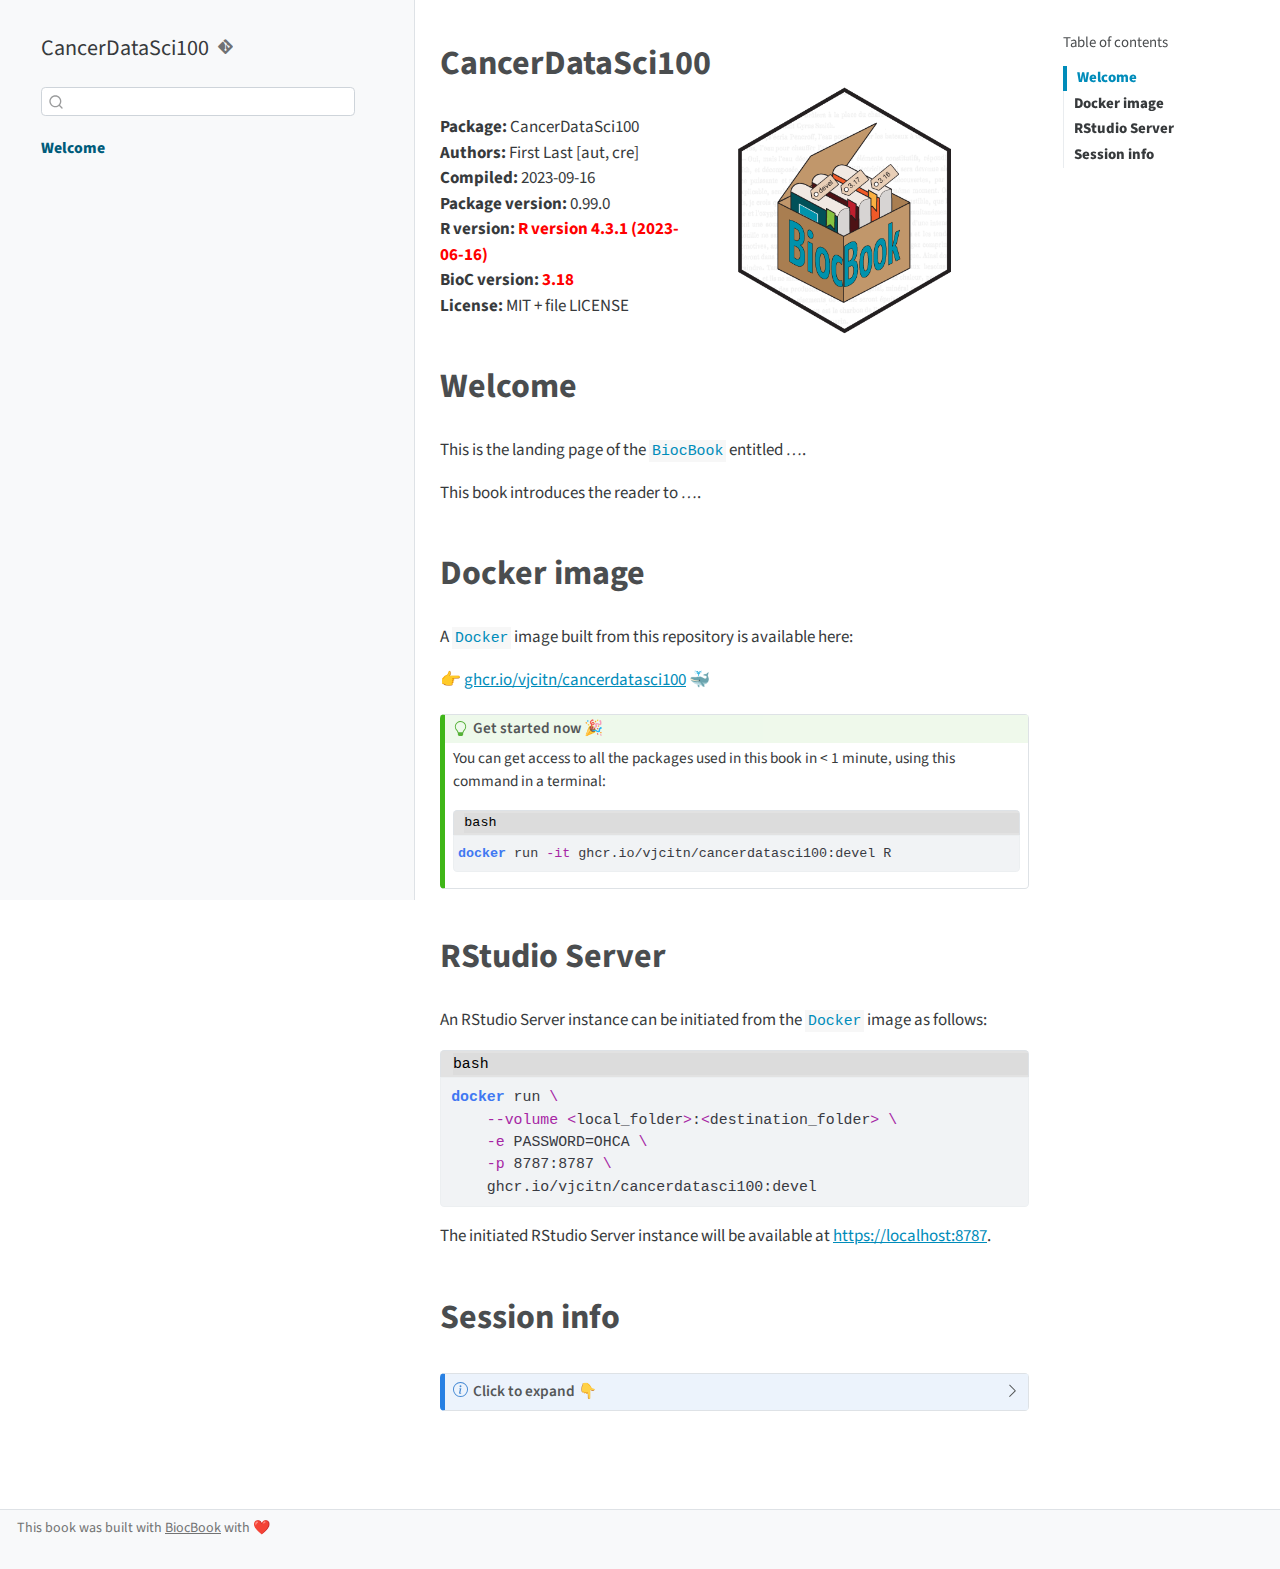
==== docs/devel/index.html @ 88f9913d "Deploying to gh-pages from @ vjcitn/CancerDataSci100@e9e19eba71e7811be73e4d874fac03414afd95e0 🚀" ====
<!DOCTYPE html>
<html xmlns="http://www.w3.org/1999/xhtml" lang="en" xml:lang="en"><head>
<meta http-equiv="Content-Type" content="text/html; charset=UTF-8">
<meta charset="utf-8">
<meta name="generator" content="quarto-1.3.353">
<meta name="viewport" content="width=device-width, initial-scale=1.0, user-scalable=yes">
<title>CancerDataSci100</title>
<style>
code{white-space: pre-wrap;}
span.smallcaps{font-variant: small-caps;}
div.columns{display: flex; gap: min(4vw, 1.5em);}
div.column{flex: auto; overflow-x: auto;}
div.hanging-indent{margin-left: 1.5em; text-indent: -1.5em;}
ul.task-list{list-style: none;}
ul.task-list li input[type="checkbox"] {
  width: 0.8em;
  margin: 0 0.8em 0.2em -1em; /* quarto-specific, see https://github.com/quarto-dev/quarto-cli/issues/4556 */ 
  vertical-align: middle;
}
/* CSS for syntax highlighting */
pre > code.sourceCode { white-space: pre; position: relative; }
pre > code.sourceCode > span { display: inline-block; line-height: 1.25; }
pre > code.sourceCode > span:empty { height: 1.2em; }
.sourceCode { overflow: visible; }
code.sourceCode > span { color: inherit; text-decoration: inherit; }
div.sourceCode { margin: 1em 0; }
pre.sourceCode { margin: 0; }
@media screen {
div.sourceCode { overflow: auto; }
}
@media print {
pre > code.sourceCode { white-space: pre-wrap; }
pre > code.sourceCode > span { text-indent: -5em; padding-left: 5em; }
}
pre.numberSource code
  { counter-reset: source-line 0; }
pre.numberSource code > span
  { position: relative; left: -4em; counter-increment: source-line; }
pre.numberSource code > span > a:first-child::before
  { content: counter(source-line);
    position: relative; left: -1em; text-align: right; vertical-align: baseline;
    border: none; display: inline-block;
    -webkit-touch-callout: none; -webkit-user-select: none;
    -khtml-user-select: none; -moz-user-select: none;
    -ms-user-select: none; user-select: none;
    padding: 0 4px; width: 4em;
  }
pre.numberSource { margin-left: 3em;  padding-left: 4px; }
div.sourceCode
  {   }
@media screen {
pre > code.sourceCode > span > a:first-child::before { text-decoration: underline; }
}
</style>

<script src="site_libs/quarto-nav/quarto-nav.js"></script>
<script src="site_libs/quarto-nav/headroom.min.js"></script>
<script src="site_libs/clipboard/clipboard.min.js"></script>
<script src="site_libs/quarto-search/autocomplete.umd.js"></script>
<script src="site_libs/quarto-search/fuse.min.js"></script>
<script src="site_libs/quarto-search/quarto-search.js"></script>
<meta name="quarto:offset" content="./">
<link href="./assets/favicon.png" rel="icon" type="image/png">
<script src="site_libs/quarto-html/quarto.js"></script>
<script src="site_libs/quarto-html/popper.min.js"></script>
<script src="site_libs/quarto-html/tippy.umd.min.js"></script>
<script src="site_libs/quarto-html/anchor.min.js"></script>
<link href="site_libs/quarto-html/tippy.css" rel="stylesheet">
<link href="site_libs/quarto-html/quarto-syntax-highlighting.css" rel="stylesheet" id="quarto-text-highlighting-styles">
<script src="site_libs/bootstrap/bootstrap.min.js"></script>
<link href="site_libs/bootstrap/bootstrap-icons.css" rel="stylesheet">
<link href="site_libs/bootstrap/bootstrap.min.css" rel="stylesheet" id="quarto-bootstrap" data-mode="light"><script id="quarto-search-options" type="application/json">{
  "location": "sidebar",
  "copy-button": false,
  "collapse-after": 3,
  "panel-placement": "start",
  "type": "textbox",
  "limit": 20,
  "language": {
    "search-no-results-text": "No results",
    "search-matching-documents-text": "matching documents",
    "search-copy-link-title": "Copy link to search",
    "search-hide-matches-text": "Hide additional matches",
    "search-more-match-text": "more match in this document",
    "search-more-matches-text": "more matches in this document",
    "search-clear-button-title": "Clear",
    "search-detached-cancel-button-title": "Cancel",
    "search-submit-button-title": "Submit"
  }
}</script>
</head>
<body class="nav-sidebar docked">

<div id="quarto-search-results"></div>
  <header id="quarto-header" class="headroom fixed-top"><nav class="quarto-secondary-nav"><div class="container-fluid d-flex">
      <button type="button" class="quarto-btn-toggle btn" data-bs-toggle="collapse" data-bs-target="#quarto-sidebar,#quarto-sidebar-glass" aria-controls="quarto-sidebar" aria-expanded="false" aria-label="Toggle sidebar navigation" onclick="if (window.quartoToggleHeadroom) { window.quartoToggleHeadroom(); }">
        <i class="bi bi-layout-text-sidebar-reverse"></i>
      </button>
      <nav class="quarto-page-breadcrumbs" aria-label="breadcrumb"><ol class="breadcrumb"><li class="breadcrumb-item"><a href="./index.html">Welcome</a></li></ol></nav>
      <a class="flex-grow-1" role="button" data-bs-toggle="collapse" data-bs-target="#quarto-sidebar,#quarto-sidebar-glass" aria-controls="quarto-sidebar" aria-expanded="false" aria-label="Toggle sidebar navigation" onclick="if (window.quartoToggleHeadroom) { window.quartoToggleHeadroom(); }">      
      </a>
      <button type="button" class="btn quarto-search-button" aria-label="Search" onclick="window.quartoOpenSearch();">
        <i class="bi bi-search"></i>
      </button>
    </div>
  </nav></header><!-- content --><div id="quarto-content" class="quarto-container page-columns page-rows-contents page-layout-article">
<!-- sidebar -->
  <nav id="quarto-sidebar" class="sidebar collapse collapse-horizontal sidebar-navigation docked overflow-auto"><div class="pt-lg-2 mt-2 text-left sidebar-header">
    <div class="sidebar-title mb-0 py-0">
      <a href="./">CancerDataSci100</a> 
        <div class="sidebar-tools-main">
    <div class="dropdown">
      <a href="" title="" id="quarto-navigation-tool-dropdown-0" class="quarto-navigation-tool dropdown-toggle px-1" data-bs-toggle="dropdown" aria-expanded="false" aria-label=""><i class="bi bi-git"></i></a>
      <ul class="dropdown-menu" aria-labelledby="quarto-navigation-tool-dropdown-0">
<li>
            <a class="dropdown-item sidebar-tools-main-item" href="https://github.com/vjcitn/CancerDataSci100/">
            Source Code
            </a>
          </li>
          <li>
            <a class="dropdown-item sidebar-tools-main-item" href="https://vjcitn.github.io/CancerDataSci100/devel/">
            Browse version `devel`
            </a>
          </li>
      </ul>
</div>
</div>
    </div>
      </div>
        <div class="mt-2 flex-shrink-0 align-items-center">
        <div class="sidebar-search">
        <div id="quarto-search" class="" title="Search"></div>
        </div>
        </div>
    <div class="sidebar-menu-container"> 
    <ul class="list-unstyled mt-1">
<li class="sidebar-item">
  <div class="sidebar-item-container"> 
  <a href="./index.html" class="sidebar-item-text sidebar-link active">
 <span class="menu-text">Welcome</span></a>
  </div>
</li>
    </ul>
</div>
</nav><div id="quarto-sidebar-glass" data-bs-toggle="collapse" data-bs-target="#quarto-sidebar,#quarto-sidebar-glass"></div>
<!-- margin-sidebar -->
    <div id="quarto-margin-sidebar" class="sidebar margin-sidebar">
        <nav id="TOC" role="doc-toc" class="toc-active"><h2 id="toc-title">Table of contents</h2>
   
  <ul>
<li><a href="#welcome" id="toc-welcome" class="nav-link active" data-scroll-target="#welcome">Welcome</a></li>
  <li><a href="#docker-image" id="toc-docker-image" class="nav-link" data-scroll-target="#docker-image">Docker image</a></li>
  <li><a href="#rstudio-server" id="toc-rstudio-server" class="nav-link" data-scroll-target="#rstudio-server">RStudio Server</a></li>
  <li><a href="#session-info" id="toc-session-info" class="nav-link" data-scroll-target="#session-info">Session info</a></li>
  </ul></nav>
    </div>
<!-- main -->
<main class="content" id="quarto-document-content"><header id="title-block-header" class="quarto-title-block default"><div class="quarto-title">
<h1 class="title">CancerDataSci100</h1>
</div>



<div class="quarto-title-meta">

    
  
    
  </div>
  

</header><p><img src="assets/cover.png" title="CancerDataSci100" class="quarto-cover-image img-fluid"></p>
<p><strong>Package:</strong> CancerDataSci100<br><strong>Authors:</strong> First Last [aut, cre]<br><strong>Compiled:</strong> 2023-09-16<br><strong>Package version:</strong> 0.99.0<br><strong>R version:</strong> <b style="color:red;">R version 4.3.1 (2023-06-16)</b><br><strong>BioC version:</strong> <b style="color:red;">3.18</b><br><strong>License:</strong> MIT + file LICENSE<br></p>
<section id="welcome" class="level1 unnumbered"><h1 class="unnumbered">Welcome</h1>
<p>This is the landing page of the <code>BiocBook</code> entitled <em>…</em>.</p>
<p>This book introduces the reader to <em>…</em>.</p>
</section><section id="docker-image" class="level1 unnumbered"><h1 class="unnumbered">Docker image</h1>
<p>A <code>Docker</code> image built from this repository is available here:</p>
<p>👉 <a href="https://ghcr.io/vjcitn/cancerdatasci100">ghcr.io/vjcitn/cancerdatasci100</a> 🐳</p>
<div class="callout callout-style-default callout-tip callout-titled">
<div class="callout-header d-flex align-content-center">
<div class="callout-icon-container">
<i class="callout-icon"></i>
</div>
<div class="callout-title-container flex-fill">
Get started now 🎉
</div>
</div>
<div class="callout-body-container callout-body">
<p>You can get access to all the packages used in this book in &lt; 1 minute, using this command in a terminal:</p>
<div class="cell" data-layout-align="center">
<div class="code-with-filename">
<div class="code-with-filename-file">
<pre><strong>bash</strong></pre>
</div>
<div class="sourceCode cell-code" id="cb1"><pre class="sourceCode sh code-with-copy"><code class="sourceCode bash"><span id="cb1-1"><a href="#cb1-1" aria-hidden="true" tabindex="-1"></a><span class="ex">docker</span> run <span class="at">-it</span> ghcr.io/vjcitn/cancerdatasci100:devel R</span></code><button title="Copy to Clipboard" class="code-copy-button"><i class="bi"></i></button></pre></div>
</div>
</div>
</div>
</div>
</section><section id="rstudio-server" class="level1 unnumbered"><h1 class="unnumbered">RStudio Server</h1>
<p>An RStudio Server instance can be initiated from the <code>Docker</code> image as follows:</p>
<div class="cell" data-layout-align="center">
<div class="code-with-filename">
<div class="code-with-filename-file">
<pre><strong>bash</strong></pre>
</div>
<div class="sourceCode cell-code" id="cb2"><pre class="sourceCode sh code-with-copy"><code class="sourceCode bash"><span id="cb2-1"><a href="#cb2-1" aria-hidden="true" tabindex="-1"></a><span class="ex">docker</span> run <span class="dt">\</span></span>
<span id="cb2-2"><a href="#cb2-2" aria-hidden="true" tabindex="-1"></a>    <span class="at">--volume</span> <span class="op">&lt;</span>local_folder<span class="op">&gt;</span>:<span class="op">&lt;</span>destination_folder<span class="op">&gt;</span> <span class="dt">\</span></span>
<span id="cb2-3"><a href="#cb2-3" aria-hidden="true" tabindex="-1"></a>    <span class="at">-e</span> PASSWORD=OHCA <span class="dt">\</span></span>
<span id="cb2-4"><a href="#cb2-4" aria-hidden="true" tabindex="-1"></a>    <span class="at">-p</span> 8787:8787 <span class="dt">\</span></span>
<span id="cb2-5"><a href="#cb2-5" aria-hidden="true" tabindex="-1"></a>    ghcr.io/vjcitn/cancerdatasci100:devel</span></code><button title="Copy to Clipboard" class="code-copy-button"><i class="bi"></i></button></pre></div>
</div>
</div>
<p>The initiated RStudio Server instance will be available at <a href="https://localhost:8787">https://localhost:8787</a>.</p>
<!-- 
# System dependencies and conda 

A pre-configured `micromamba` environment called `BiocBook` is available 
once the Docker image is loaded. It provides all the softwares listed in 
`requirements.yml`. 


::: {.cell layout-align="center" filename='bash'}

```{.sh .cell-code}
docker run -it ghcr.io/vjcitn/cancerdatasci100:devel bash
micromamba activate BiocBook
```
:::

-->
</section><section id="session-info" class="level1 unnumbered"><h1 class="unnumbered">Session info</h1>
<div class="callout callout-style-default callout-note callout-titled">
<div class="callout-header d-flex align-content-center" data-bs-toggle="collapse" data-bs-target=".callout-2-contents" aria-controls="callout-2" aria-expanded="false" aria-label="Toggle callout">
<div class="callout-icon-container">
<i class="callout-icon"></i>
</div>
<div class="callout-title-container flex-fill">
Click to expand 👇
</div>
<div class="callout-btn-toggle d-inline-block border-0 py-1 ps-1 pe-0 float-end"><i class="callout-toggle"></i></div>
</div>
<div id="callout-2" class="callout-2-contents callout-collapse collapse">
<div class="callout-body-container callout-body">
<div class="cell" data-layout-align="center">
<div class="sourceCode" id="cb3"><pre class="downlit sourceCode r code-with-copy"><code class="sourceCode R"><span><span class="fu">sessioninfo</span><span class="fu">::</span><span class="fu"><a href="https://r-lib.github.io/sessioninfo/reference/session_info.html">session_info</a></span><span class="op">(</span></span>
<span>    <span class="fu"><a href="https://rdrr.io/r/utils/installed.packages.html">installed.packages</a></span><span class="op">(</span><span class="op">)</span><span class="op">[</span>,<span class="st">"Package"</span><span class="op">]</span>, </span>
<span>    include_base <span class="op">=</span> <span class="cn">TRUE</span></span>
<span><span class="op">)</span></span>
<span><span class="co">##  ─ Session info ────────────────────────────────────────────────────────────</span></span>
<span><span class="co">##   setting  value</span></span>
<span><span class="co">##   version  R version 4.3.1 (2023-06-16)</span></span>
<span><span class="co">##   os       Ubuntu 22.04.3 LTS</span></span>
<span><span class="co">##   system   x86_64, linux-gnu</span></span>
<span><span class="co">##   ui       X11</span></span>
<span><span class="co">##   language (EN)</span></span>
<span><span class="co">##   collate  C</span></span>
<span><span class="co">##   ctype    en_US.UTF-8</span></span>
<span><span class="co">##   tz       Etc/UTC</span></span>
<span><span class="co">##   date     2023-09-16</span></span>
<span><span class="co">##   pandoc   3.1.1 @ /usr/local/bin/ (via rmarkdown)</span></span>
<span><span class="co">##  </span></span>
<span><span class="co">##  ─ Packages ────────────────────────────────────────────────────────────────</span></span>
<span><span class="co">##   package          * version   date (UTC) lib source</span></span>
<span><span class="co">##   askpass            1.2.0     2023-09-03 [2] CRAN (R 4.3.1)</span></span>
<span><span class="co">##   available          1.1.0     2022-07-10 [2] CRAN (R 4.3.1)</span></span>
<span><span class="co">##   base             * 4.3.1     2023-09-14 [3] local</span></span>
<span><span class="co">##   base64enc          0.1-3     2015-07-28 [2] CRAN (R 4.3.1)</span></span>
<span><span class="co">##   BH                 1.81.0-1  2023-01-22 [2] CRAN (R 4.3.1)</span></span>
<span><span class="co">##   Biobase            2.61.0    2023-04-25 [2] Bioconductor</span></span>
<span><span class="co">##   BiocBaseUtils      1.3.2     2023-07-18 [2] Bioconductor</span></span>
<span><span class="co">##   BiocBook           0.99.3    2023-09-16 [2] Github (js2264/BiocBook@e30b310)</span></span>
<span><span class="co">##   BiocCheck          1.37.14   2023-09-14 [2] Bioconductor</span></span>
<span><span class="co">##   BiocFileCache      2.9.1     2023-07-12 [2] Bioconductor</span></span>
<span><span class="co">##   BiocGenerics       0.47.0    2023-04-25 [2] Bioconductor</span></span>
<span><span class="co">##   BiocManager        1.30.22   2023-08-08 [2] CRAN (R 4.3.1)</span></span>
<span><span class="co">##   BiocStyle          2.29.2    2023-09-14 [2] Bioconductor</span></span>
<span><span class="co">##   BiocVersion        3.18.0    2023-04-25 [2] Bioconductor</span></span>
<span><span class="co">##   biocViews          1.69.2    2023-08-25 [2] Bioconductor</span></span>
<span><span class="co">##   bit                4.0.5     2022-11-15 [2] CRAN (R 4.3.1)</span></span>
<span><span class="co">##   bit64              4.0.5     2020-08-30 [2] CRAN (R 4.3.1)</span></span>
<span><span class="co">##   bitops             1.0-7     2021-04-24 [2] CRAN (R 4.3.1)</span></span>
<span><span class="co">##   blob               1.2.4     2023-03-17 [2] CRAN (R 4.3.1)</span></span>
<span><span class="co">##   bookdown           0.35      2023-08-09 [2] CRAN (R 4.3.1)</span></span>
<span><span class="co">##   boot               1.3-28.1  2022-11-22 [3] CRAN (R 4.3.1)</span></span>
<span><span class="co">##   brew               1.0-8     2022-09-29 [2] CRAN (R 4.3.1)</span></span>
<span><span class="co">##   brio               1.1.3     2021-11-30 [2] CRAN (R 4.3.1)</span></span>
<span><span class="co">##   bslib              0.5.1     2023-08-11 [2] CRAN (R 4.3.1)</span></span>
<span><span class="co">##   cachem             1.0.8     2023-05-01 [2] CRAN (R 4.3.1)</span></span>
<span><span class="co">##   callr              3.7.3     2022-11-02 [2] CRAN (R 4.3.1)</span></span>
<span><span class="co">##   CancerDataSci100   0.99.0    2023-09-16 [1] Bioconductor</span></span>
<span><span class="co">##   class              7.3-22    2023-05-03 [3] CRAN (R 4.3.1)</span></span>
<span><span class="co">##   cli                3.6.1     2023-03-23 [2] CRAN (R 4.3.1)</span></span>
<span><span class="co">##   clipr              0.8.0     2022-02-22 [2] CRAN (R 4.3.1)</span></span>
<span><span class="co">##   clisymbols         1.2.0     2017-05-21 [2] CRAN (R 4.3.1)</span></span>
<span><span class="co">##   cluster            2.1.4     2022-08-22 [3] CRAN (R 4.3.1)</span></span>
<span><span class="co">##   codetools          0.2-19    2023-02-01 [3] CRAN (R 4.3.1)</span></span>
<span><span class="co">##   commonmark         1.9.0     2023-03-17 [2] CRAN (R 4.3.1)</span></span>
<span><span class="co">##   compiler           4.3.1     2023-09-14 [3] local</span></span>
<span><span class="co">##   cpp11              0.4.6     2023-08-10 [2] CRAN (R 4.3.1)</span></span>
<span><span class="co">##   crayon             1.5.2     2022-09-29 [2] CRAN (R 4.3.1)</span></span>
<span><span class="co">##   credentials        2.0.1     2023-09-06 [2] CRAN (R 4.3.1)</span></span>
<span><span class="co">##   curl               5.0.2     2023-08-14 [2] CRAN (R 4.3.1)</span></span>
<span><span class="co">##   datasets         * 4.3.1     2023-09-14 [3] local</span></span>
<span><span class="co">##   DBI                1.1.3     2022-06-18 [2] CRAN (R 4.3.1)</span></span>
<span><span class="co">##   dbplyr             2.3.3     2023-07-07 [2] CRAN (R 4.3.1)</span></span>
<span><span class="co">##   desc               1.4.2     2022-09-08 [2] CRAN (R 4.3.1)</span></span>
<span><span class="co">##   devtools           2.4.5     2022-10-11 [2] CRAN (R 4.3.1)</span></span>
<span><span class="co">##   diffobj            0.3.5     2021-10-05 [2] CRAN (R 4.3.1)</span></span>
<span><span class="co">##   digest             0.6.33    2023-07-07 [2] CRAN (R 4.3.1)</span></span>
<span><span class="co">##   docopt             0.7.1     2020-06-24 [2] CRAN (R 4.3.1)</span></span>
<span><span class="co">##   downlit            0.4.3     2023-06-29 [2] CRAN (R 4.3.1)</span></span>
<span><span class="co">##   dplyr              1.1.3     2023-09-03 [2] CRAN (R 4.3.1)</span></span>
<span><span class="co">##   ellipsis           0.3.2     2021-04-29 [2] CRAN (R 4.3.1)</span></span>
<span><span class="co">##   evaluate           0.21      2023-05-05 [2] CRAN (R 4.3.1)</span></span>
<span><span class="co">##   fansi              1.0.4     2023-01-22 [2] CRAN (R 4.3.1)</span></span>
<span><span class="co">##   fastmap            1.1.1     2023-02-24 [2] CRAN (R 4.3.1)</span></span>
<span><span class="co">##   filelock           1.0.2     2018-10-05 [2] CRAN (R 4.3.1)</span></span>
<span><span class="co">##   fontawesome        0.5.2     2023-08-19 [2] CRAN (R 4.3.1)</span></span>
<span><span class="co">##   foreign            0.8-85    2023-09-09 [2] CRAN (R 4.3.1)</span></span>
<span><span class="co">##   fs                 1.6.3     2023-07-20 [2] CRAN (R 4.3.1)</span></span>
<span><span class="co">##   generics           0.1.3     2022-07-05 [2] CRAN (R 4.3.1)</span></span>
<span><span class="co">##   gert               1.9.3     2023-08-07 [2] CRAN (R 4.3.1)</span></span>
<span><span class="co">##   gh                 1.4.0     2023-02-22 [2] CRAN (R 4.3.1)</span></span>
<span><span class="co">##   gitcreds           0.1.2     2022-09-08 [2] CRAN (R 4.3.1)</span></span>
<span><span class="co">##   glue               1.6.2     2022-02-24 [2] CRAN (R 4.3.1)</span></span>
<span><span class="co">##   graph              1.79.1    2023-09-10 [2] Bioconductor</span></span>
<span><span class="co">##   graphics         * 4.3.1     2023-09-14 [3] local</span></span>
<span><span class="co">##   grDevices        * 4.3.1     2023-09-14 [3] local</span></span>
<span><span class="co">##   grid               4.3.1     2023-09-14 [3] local</span></span>
<span><span class="co">##   highr              0.10      2022-12-22 [2] CRAN (R 4.3.1)</span></span>
<span><span class="co">##   htmltools          0.5.6     2023-08-10 [2] CRAN (R 4.3.1)</span></span>
<span><span class="co">##   htmlwidgets        1.6.2     2023-03-17 [2] CRAN (R 4.3.1)</span></span>
<span><span class="co">##   httpuv             1.6.11    2023-05-11 [2] CRAN (R 4.3.1)</span></span>
<span><span class="co">##   httr               1.4.7     2023-08-15 [2] CRAN (R 4.3.1)</span></span>
<span><span class="co">##   httr2              0.2.3     2023-05-08 [2] CRAN (R 4.3.1)</span></span>
<span><span class="co">##   ini                0.3.1     2018-05-20 [2] CRAN (R 4.3.1)</span></span>
<span><span class="co">##   janeaustenr        1.0.0     2022-08-26 [2] CRAN (R 4.3.1)</span></span>
<span><span class="co">##   jquerylib          0.1.4     2021-04-26 [2] CRAN (R 4.3.1)</span></span>
<span><span class="co">##   jsonlite           1.8.7     2023-06-29 [2] CRAN (R 4.3.1)</span></span>
<span><span class="co">##   KernSmooth         2.23-22   2023-07-10 [2] CRAN (R 4.3.1)</span></span>
<span><span class="co">##   knitr              1.44      2023-09-11 [2] CRAN (R 4.3.1)</span></span>
<span><span class="co">##   later              1.3.1     2023-05-02 [2] CRAN (R 4.3.1)</span></span>
<span><span class="co">##   lattice            0.21-8    2023-04-05 [3] CRAN (R 4.3.1)</span></span>
<span><span class="co">##   lifecycle          1.0.3     2022-10-07 [2] CRAN (R 4.3.1)</span></span>
<span><span class="co">##   littler            0.3.18    2023-03-26 [2] CRAN (R 4.3.1)</span></span>
<span><span class="co">##   magrittr           2.0.3     2022-03-30 [2] CRAN (R 4.3.1)</span></span>
<span><span class="co">##   MASS               7.3-60    2023-05-04 [3] CRAN (R 4.3.1)</span></span>
<span><span class="co">##   Matrix             1.6-1     2023-08-14 [2] CRAN (R 4.3.1)</span></span>
<span><span class="co">##   memoise            2.0.1     2021-11-26 [2] CRAN (R 4.3.1)</span></span>
<span><span class="co">##   methods          * 4.3.1     2023-09-14 [3] local</span></span>
<span><span class="co">##   mgcv               1.9-0     2023-07-11 [2] CRAN (R 4.3.1)</span></span>
<span><span class="co">##   mime               0.12      2021-09-28 [2] CRAN (R 4.3.1)</span></span>
<span><span class="co">##   miniUI             0.1.1.1   2018-05-18 [2] CRAN (R 4.3.1)</span></span>
<span><span class="co">##   nlme               3.1-163   2023-08-09 [2] CRAN (R 4.3.1)</span></span>
<span><span class="co">##   nnet               7.3-19    2023-05-03 [3] CRAN (R 4.3.1)</span></span>
<span><span class="co">##   openssl            2.1.0     2023-07-15 [2] CRAN (R 4.3.1)</span></span>
<span><span class="co">##   packrat            0.9.2     2023-09-05 [2] CRAN (R 4.3.1)</span></span>
<span><span class="co">##   parallel           4.3.1     2023-09-14 [3] local</span></span>
<span><span class="co">##   pillar             1.9.0     2023-03-22 [2] CRAN (R 4.3.1)</span></span>
<span><span class="co">##   pkgbuild           1.4.2     2023-06-26 [2] CRAN (R 4.3.1)</span></span>
<span><span class="co">##   pkgconfig          2.0.3     2019-09-22 [2] CRAN (R 4.3.1)</span></span>
<span><span class="co">##   pkgdown            2.0.7     2022-12-14 [2] CRAN (R 4.3.1)</span></span>
<span><span class="co">##   pkgload            1.3.2.1   2023-07-08 [2] CRAN (R 4.3.1)</span></span>
<span><span class="co">##   plogr              0.2.0     2018-03-25 [2] CRAN (R 4.3.1)</span></span>
<span><span class="co">##   praise             1.0.0     2015-08-11 [2] CRAN (R 4.3.1)</span></span>
<span><span class="co">##   prettyunits        1.1.1     2020-01-24 [2] CRAN (R 4.3.1)</span></span>
<span><span class="co">##   processx           3.8.2     2023-06-30 [2] CRAN (R 4.3.1)</span></span>
<span><span class="co">##   profvis            0.3.8     2023-05-02 [2] CRAN (R 4.3.1)</span></span>
<span><span class="co">##   promises           1.2.1     2023-08-10 [2] CRAN (R 4.3.1)</span></span>
<span><span class="co">##   ps                 1.7.5     2023-04-18 [2] CRAN (R 4.3.1)</span></span>
<span><span class="co">##   purrr              1.0.2     2023-08-10 [2] CRAN (R 4.3.1)</span></span>
<span><span class="co">##   quarto             1.2       2022-07-06 [2] CRAN (R 4.3.1)</span></span>
<span><span class="co">##   R6                 2.5.1     2021-08-19 [2] CRAN (R 4.3.1)</span></span>
<span><span class="co">##   ragg               1.2.5     2023-01-12 [2] CRAN (R 4.3.1)</span></span>
<span><span class="co">##   rappdirs           0.3.3     2021-01-31 [2] CRAN (R 4.3.1)</span></span>
<span><span class="co">##   RBGL               1.77.1    2023-05-15 [2] Bioconductor</span></span>
<span><span class="co">##   rcmdcheck          1.4.0     2021-09-27 [2] CRAN (R 4.3.1)</span></span>
<span><span class="co">##   Rcpp               1.0.11    2023-07-06 [2] CRAN (R 4.3.1)</span></span>
<span><span class="co">##   RCurl              1.98-1.12 2023-03-27 [2] CRAN (R 4.3.1)</span></span>
<span><span class="co">##   rematch2           2.1.2     2020-05-01 [2] CRAN (R 4.3.1)</span></span>
<span><span class="co">##   remotes            2.4.2.1   2023-07-18 [2] CRAN (R 4.3.1)</span></span>
<span><span class="co">##   renv               1.0.2     2023-08-15 [2] CRAN (R 4.3.1)</span></span>
<span><span class="co">##   rlang              1.1.1     2023-04-28 [2] CRAN (R 4.3.1)</span></span>
<span><span class="co">##   rmarkdown          2.24      2023-08-14 [2] CRAN (R 4.3.1)</span></span>
<span><span class="co">##   roxygen2           7.2.3     2022-12-08 [2] CRAN (R 4.3.1)</span></span>
<span><span class="co">##   rpart              4.1.19    2022-10-21 [3] CRAN (R 4.3.1)</span></span>
<span><span class="co">##   rprojroot          2.0.3     2022-04-02 [2] CRAN (R 4.3.1)</span></span>
<span><span class="co">##   rsconnect          1.1.0     2023-09-05 [2] CRAN (R 4.3.1)</span></span>
<span><span class="co">##   RSQLite            2.3.1     2023-04-03 [2] CRAN (R 4.3.1)</span></span>
<span><span class="co">##   rstudioapi         0.15.0    2023-07-07 [2] CRAN (R 4.3.1)</span></span>
<span><span class="co">##   RUnit              0.4.32    2018-05-18 [2] CRAN (R 4.3.1)</span></span>
<span><span class="co">##   rversions          2.1.2     2022-08-31 [2] CRAN (R 4.3.1)</span></span>
<span><span class="co">##   sass               0.4.7     2023-07-15 [2] CRAN (R 4.3.1)</span></span>
<span><span class="co">##   sessioninfo        1.2.2     2021-12-06 [2] CRAN (R 4.3.1)</span></span>
<span><span class="co">##   shiny              1.7.5     2023-08-12 [2] CRAN (R 4.3.1)</span></span>
<span><span class="co">##   SnowballC          0.7.1     2023-04-25 [2] CRAN (R 4.3.1)</span></span>
<span><span class="co">##   sourcetools        0.1.7-1   2023-02-01 [2] CRAN (R 4.3.1)</span></span>
<span><span class="co">##   spatial            7.3-17    2023-07-20 [2] CRAN (R 4.3.1)</span></span>
<span><span class="co">##   splines            4.3.1     2023-09-14 [3] local</span></span>
<span><span class="co">##   stats            * 4.3.1     2023-09-14 [3] local</span></span>
<span><span class="co">##   stats4             4.3.1     2023-09-14 [3] local</span></span>
<span><span class="co">##   stringdist         0.9.10    2022-11-07 [2] CRAN (R 4.3.1)</span></span>
<span><span class="co">##   stringi            1.7.12    2023-01-11 [2] CRAN (R 4.3.1)</span></span>
<span><span class="co">##   stringr            1.5.0     2022-12-02 [2] CRAN (R 4.3.1)</span></span>
<span><span class="co">##   survival           3.5-7     2023-08-14 [2] CRAN (R 4.3.1)</span></span>
<span><span class="co">##   sys                3.4.2     2023-05-23 [2] CRAN (R 4.3.1)</span></span>
<span><span class="co">##   systemfonts        1.0.4     2022-02-11 [2] CRAN (R 4.3.1)</span></span>
<span><span class="co">##   tcltk              4.3.1     2023-09-14 [3] local</span></span>
<span><span class="co">##   testthat           3.1.10    2023-07-06 [2] CRAN (R 4.3.1)</span></span>
<span><span class="co">##   textshaping        0.3.6     2021-10-13 [2] CRAN (R 4.3.1)</span></span>
<span><span class="co">##   tibble             3.2.1     2023-03-20 [2] CRAN (R 4.3.1)</span></span>
<span><span class="co">##   tidyr              1.3.0     2023-01-24 [2] CRAN (R 4.3.1)</span></span>
<span><span class="co">##   tidyselect         1.2.0     2022-10-10 [2] CRAN (R 4.3.1)</span></span>
<span><span class="co">##   tidytext           0.4.1     2023-01-07 [2] CRAN (R 4.3.1)</span></span>
<span><span class="co">##   tinytex            0.46      2023-08-09 [2] CRAN (R 4.3.1)</span></span>
<span><span class="co">##   tokenizers         0.3.0     2022-12-22 [2] CRAN (R 4.3.1)</span></span>
<span><span class="co">##   tools              4.3.1     2023-09-14 [3] local</span></span>
<span><span class="co">##   urlchecker         1.0.1     2021-11-30 [2] CRAN (R 4.3.1)</span></span>
<span><span class="co">##   usethis            2.2.2     2023-07-06 [2] CRAN (R 4.3.1)</span></span>
<span><span class="co">##   utf8               1.2.3     2023-01-31 [2] CRAN (R 4.3.1)</span></span>
<span><span class="co">##   utils            * 4.3.1     2023-09-14 [3] local</span></span>
<span><span class="co">##   vctrs              0.6.3     2023-06-14 [2] CRAN (R 4.3.1)</span></span>
<span><span class="co">##   waldo              0.5.1     2023-05-08 [2] CRAN (R 4.3.1)</span></span>
<span><span class="co">##   whisker            0.4.1     2022-12-05 [2] CRAN (R 4.3.1)</span></span>
<span><span class="co">##   withr              2.5.0     2022-03-03 [2] CRAN (R 4.3.1)</span></span>
<span><span class="co">##   xfun               0.40      2023-08-09 [2] CRAN (R 4.3.1)</span></span>
<span><span class="co">##   XML                3.99-0.14 2023-03-19 [2] CRAN (R 4.3.1)</span></span>
<span><span class="co">##   xml2               1.3.5     2023-07-06 [2] CRAN (R 4.3.1)</span></span>
<span><span class="co">##   xopen              1.0.0     2018-09-17 [2] CRAN (R 4.3.1)</span></span>
<span><span class="co">##   xtable             1.8-4     2019-04-21 [2] CRAN (R 4.3.1)</span></span>
<span><span class="co">##   yaml               2.3.7     2023-01-23 [2] CRAN (R 4.3.1)</span></span>
<span><span class="co">##   yesno              0.1.2     2020-07-10 [2] CRAN (R 4.3.1)</span></span>
<span><span class="co">##   zip                2.3.0     2023-04-17 [2] CRAN (R 4.3.1)</span></span>
<span><span class="co">##  </span></span>
<span><span class="co">##   [1] /tmp/Rtmp60ZWtq/Rinsta55137364</span></span>
<span><span class="co">##   [2] /usr/local/lib/R/site-library</span></span>
<span><span class="co">##   [3] /usr/local/lib/R/library</span></span>
<span><span class="co">##  </span></span>
<span><span class="co">##  ───────────────────────────────────────────────────────────────────────────</span></span></code><button title="Copy to Clipboard" class="code-copy-button"><i class="bi"></i></button></pre></div>
</div>
</div>
</div>
</div>


</section><a onclick="window.scrollTo(0, 0); return false;" role="button" id="quarto-back-to-top"><i class="bi bi-arrow-up"></i> Back to top</a></main><!-- /main --><script id="quarto-html-after-body" type="application/javascript">
window.document.addEventListener("DOMContentLoaded", function (event) {
  const toggleBodyColorMode = (bsSheetEl) => {
    const mode = bsSheetEl.getAttribute("data-mode");
    const bodyEl = window.document.querySelector("body");
    if (mode === "dark") {
      bodyEl.classList.add("quarto-dark");
      bodyEl.classList.remove("quarto-light");
    } else {
      bodyEl.classList.add("quarto-light");
      bodyEl.classList.remove("quarto-dark");
    }
  }
  const toggleBodyColorPrimary = () => {
    const bsSheetEl = window.document.querySelector("link#quarto-bootstrap");
    if (bsSheetEl) {
      toggleBodyColorMode(bsSheetEl);
    }
  }
  toggleBodyColorPrimary();  
  const icon = "";
  const anchorJS = new window.AnchorJS();
  anchorJS.options = {
    placement: 'right',
    icon: icon
  };
  anchorJS.add('.anchored');
  const isCodeAnnotation = (el) => {
    for (const clz of el.classList) {
      if (clz.startsWith('code-annotation-')) {                     
        return true;
      }
    }
    return false;
  }
  const clipboard = new window.ClipboardJS('.code-copy-button', {
    text: function(trigger) {
      const codeEl = trigger.previousElementSibling.cloneNode(true);
      for (const childEl of codeEl.children) {
        if (isCodeAnnotation(childEl)) {
          childEl.remove();
        }
      }
      return codeEl.innerText;
    }
  });
  clipboard.on('success', function(e) {
    // button target
    const button = e.trigger;
    // don't keep focus
    button.blur();
    // flash "checked"
    button.classList.add('code-copy-button-checked');
    var currentTitle = button.getAttribute("title");
    button.setAttribute("title", "Copied!");
    let tooltip;
    if (window.bootstrap) {
      button.setAttribute("data-bs-toggle", "tooltip");
      button.setAttribute("data-bs-placement", "left");
      button.setAttribute("data-bs-title", "Copied!");
      tooltip = new bootstrap.Tooltip(button, 
        { trigger: "manual", 
          customClass: "code-copy-button-tooltip",
          offset: [0, -8]});
      tooltip.show();    
    }
    setTimeout(function() {
      if (tooltip) {
        tooltip.hide();
        button.removeAttribute("data-bs-title");
        button.removeAttribute("data-bs-toggle");
        button.removeAttribute("data-bs-placement");
      }
      button.setAttribute("title", currentTitle);
      button.classList.remove('code-copy-button-checked');
    }, 1000);
    // clear code selection
    e.clearSelection();
  });
  function tippyHover(el, contentFn) {
    const config = {
      allowHTML: true,
      content: contentFn,
      maxWidth: 500,
      delay: 100,
      arrow: false,
      appendTo: function(el) {
          return el.parentElement;
      },
      interactive: true,
      interactiveBorder: 10,
      theme: 'quarto',
      placement: 'bottom-start'
    };
    window.tippy(el, config); 
  }
  const noterefs = window.document.querySelectorAll('a[role="doc-noteref"]');
  for (var i=0; i<noterefs.length; i++) {
    const ref = noterefs[i];
    tippyHover(ref, function() {
      // use id or data attribute instead here
      let href = ref.getAttribute('data-footnote-href') || ref.getAttribute('href');
      try { href = new URL(href).hash; } catch {}
      const id = href.replace(/^#\/?/, "");
      const note = window.document.getElementById(id);
      return note.innerHTML;
    });
  }
      let selectedAnnoteEl;
      const selectorForAnnotation = ( cell, annotation) => {
        let cellAttr = 'data-code-cell="' + cell + '"';
        let lineAttr = 'data-code-annotation="' +  annotation + '"';
        const selector = 'span[' + cellAttr + '][' + lineAttr + ']';
        return selector;
      }
      const selectCodeLines = (annoteEl) => {
        const doc = window.document;
        const targetCell = annoteEl.getAttribute("data-target-cell");
        const targetAnnotation = annoteEl.getAttribute("data-target-annotation");
        const annoteSpan = window.document.querySelector(selectorForAnnotation(targetCell, targetAnnotation));
        const lines = annoteSpan.getAttribute("data-code-lines").split(",");
        const lineIds = lines.map((line) => {
          return targetCell + "-" + line;
        })
        let top = null;
        let height = null;
        let parent = null;
        if (lineIds.length > 0) {
            //compute the position of the single el (top and bottom and make a div)
            const el = window.document.getElementById(lineIds[0]);
            top = el.offsetTop;
            height = el.offsetHeight;
            parent = el.parentElement.parentElement;
          if (lineIds.length > 1) {
            const lastEl = window.document.getElementById(lineIds[lineIds.length - 1]);
            const bottom = lastEl.offsetTop + lastEl.offsetHeight;
            height = bottom - top;
          }
          if (top !== null && height !== null && parent !== null) {
            // cook up a div (if necessary) and position it 
            let div = window.document.getElementById("code-annotation-line-highlight");
            if (div === null) {
              div = window.document.createElement("div");
              div.setAttribute("id", "code-annotation-line-highlight");
              div.style.position = 'absolute';
              parent.appendChild(div);
            }
            div.style.top = top - 2 + "px";
            div.style.height = height + 4 + "px";
            let gutterDiv = window.document.getElementById("code-annotation-line-highlight-gutter");
            if (gutterDiv === null) {
              gutterDiv = window.document.createElement("div");
              gutterDiv.setAttribute("id", "code-annotation-line-highlight-gutter");
              gutterDiv.style.position = 'absolute';
              const codeCell = window.document.getElementById(targetCell);
              const gutter = codeCell.querySelector('.code-annotation-gutter');
              gutter.appendChild(gutterDiv);
            }
            gutterDiv.style.top = top - 2 + "px";
            gutterDiv.style.height = height + 4 + "px";
          }
          selectedAnnoteEl = annoteEl;
        }
      };
      const unselectCodeLines = () => {
        const elementsIds = ["code-annotation-line-highlight", "code-annotation-line-highlight-gutter"];
        elementsIds.forEach((elId) => {
          const div = window.document.getElementById(elId);
          if (div) {
            div.remove();
          }
        });
        selectedAnnoteEl = undefined;
      };
      // Attach click handler to the DT
      const annoteDls = window.document.querySelectorAll('dt[data-target-cell]');
      for (const annoteDlNode of annoteDls) {
        annoteDlNode.addEventListener('click', (event) => {
          const clickedEl = event.target;
          if (clickedEl !== selectedAnnoteEl) {
            unselectCodeLines();
            const activeEl = window.document.querySelector('dt[data-target-cell].code-annotation-active');
            if (activeEl) {
              activeEl.classList.remove('code-annotation-active');
            }
            selectCodeLines(clickedEl);
            clickedEl.classList.add('code-annotation-active');
          } else {
            // Unselect the line
            unselectCodeLines();
            clickedEl.classList.remove('code-annotation-active');
          }
        });
      }
  const findCites = (el) => {
    const parentEl = el.parentElement;
    if (parentEl) {
      const cites = parentEl.dataset.cites;
      if (cites) {
        return {
          el,
          cites: cites.split(' ')
        };
      } else {
        return findCites(el.parentElement)
      }
    } else {
      return undefined;
    }
  };
  var bibliorefs = window.document.querySelectorAll('a[role="doc-biblioref"]');
  for (var i=0; i<bibliorefs.length; i++) {
    const ref = bibliorefs[i];
    const citeInfo = findCites(ref);
    if (citeInfo) {
      tippyHover(citeInfo.el, function() {
        var popup = window.document.createElement('div');
        citeInfo.cites.forEach(function(cite) {
          var citeDiv = window.document.createElement('div');
          citeDiv.classList.add('hanging-indent');
          citeDiv.classList.add('csl-entry');
          var biblioDiv = window.document.getElementById('ref-' + cite);
          if (biblioDiv) {
            citeDiv.innerHTML = biblioDiv.innerHTML;
          }
          popup.appendChild(citeDiv);
        });
        return popup.innerHTML;
      });
    }
  }
});
</script>
</div> <!-- /content -->
<footer class="footer"><div class="nav-footer">
    <div class="nav-footer-left">This book was built with <a href="https://github.com/js2264/BiocBook/">BiocBook</a> with <span class="emoji" data-emoji="heart">❤️</span></div>   
    <div class="nav-footer-center">
      &nbsp;
    </div>
    <div class="nav-footer-right">
      &nbsp;
    </div>
  </div>
</footer>


</body></html>
---- docs/devel/site_libs/quarto-html/tippy.css ----
.tippy-box[data-animation=fade][data-state=hidden]{opacity:0}[data-tippy-root]{max-width:calc(100vw - 10px)}.tippy-box{position:relative;background-color:#333;color:#fff;border-radius:4px;font-size:14px;line-height:1.4;white-space:normal;outline:0;transition-property:transform,visibility,opacity}.tippy-box[data-placement^=top]>.tippy-arrow{bottom:0}.tippy-box[data-placement^=top]>.tippy-arrow:before{bottom:-7px;left:0;border-width:8px 8px 0;border-top-color:initial;transform-origin:center top}.tippy-box[data-placement^=bottom]>.tippy-arrow{top:0}.tippy-box[data-placement^=bottom]>.tippy-arrow:before{top:-7px;left:0;border-width:0 8px 8px;border-bottom-color:initial;transform-origin:center bottom}.tippy-box[data-placement^=left]>.tippy-arrow{right:0}.tippy-box[data-placement^=left]>.tippy-arrow:before{border-width:8px 0 8px 8px;border-left-color:initial;right:-7px;transform-origin:center left}.tippy-box[data-placement^=right]>.tippy-arrow{left:0}.tippy-box[data-placement^=right]>.tippy-arrow:before{left:-7px;border-width:8px 8px 8px 0;border-right-color:initial;transform-origin:center right}.tippy-box[data-inertia][data-state=visible]{transition-timing-function:cubic-bezier(.54,1.5,.38,1.11)}.tippy-arrow{width:16px;height:16px;color:#333}.tippy-arrow:before{content:"";position:absolute;border-color:transparent;border-style:solid}.tippy-content{position:relative;padding:5px 9px;z-index:1}
---- docs/devel/site_libs/quarto-html/quarto-syntax-highlighting.css ----
/* quarto syntax highlight colors */
:root {
  --quarto-hl-al-color: #95da4c;
  --quarto-hl-an-color: #50a14f;
  --quarto-hl-at-color: #a626a4;
  --quarto-hl-bn-color: #986801;
  --quarto-hl-bu-color: #a626a4;
  --quarto-hl-ch-color: #50a14f;
  --quarto-hl-co-color: #a0a1a7;
  --quarto-hl-cv-color: #e45649;
  --quarto-hl-cn-color: #986801;
  --quarto-hl-cf-color: #a626a4;
  --quarto-hl-dt-color: #a626a4;
  --quarto-hl-dv-color: #986801;
  --quarto-hl-do-color: #e45649;
  --quarto-hl-er-color: #f44747;
  --quarto-hl-ex-color: #4078f2;
  --quarto-hl-fl-color: #986801;
  --quarto-hl-fu-color: #4078f2;
  --quarto-hl-im-color: #50a14f;
  --quarto-hl-in-color: #c45b00;
  --quarto-hl-kw-color: #a626a4;
  --quarto-hl-op-color: #a626a4;
  --quarto-hl-pp-color: #a626a4;
  --quarto-hl-re-color: #2980b9;
  --quarto-hl-sc-color: #0184bc;
  --quarto-hl-ss-color: #da4453;
  --quarto-hl-st-color: #50a14f;
  --quarto-hl-va-color: #e45649;
  --quarto-hl-vs-color: #da4453;
  --quarto-hl-wa-color: #da4453;
}

/* other quarto variables */
:root {
  --quarto-font-monospace: SFMono-Regular, Menlo, Monaco, Consolas, "Liberation Mono", "Courier New", monospace;
}

code span.al {
  background-color: #4d1f24;
  font-weight: bold;
  color: #95da4c;
}

code span.an {
  color: #50a14f;
}

code span.at {
  color: #a626a4;
}

code span.bn {
  color: #986801;
}

code span.bu {
  color: #a626a4;
}

code span.ch {
  color: #50a14f;
}

code span.co {
  font-style: italic;
  color: #a0a1a7;
}

code span.cv {
  font-style: italic;
  color: #e45649;
}

code span.cn {
  color: #986801;
}

code span.cf {
  color: #a626a4;
}

code span.dt {
  color: #a626a4;
}

code span.dv {
  color: #986801;
}

code span.do {
  color: #e45649;
}

code span.er {
  color: #f44747;
  text-decoration: underline;
}

code span.ex {
  font-weight: bold;
  color: #4078f2;
}

code span.fl {
  color: #986801;
}

code span.fu {
  color: #4078f2;
}

code span.im {
  color: #50a14f;
}

code span.in {
  color: #c45b00;
}

code span.kw {
  color: #a626a4;
}

pre > code.sourceCode > span {
  color: #383a42;
}

code span {
  color: #383a42;
}

code.sourceCode > span {
  color: #383a42;
}

div.sourceCode,
div.sourceCode pre.sourceCode {
  color: #383a42;
}

code span.op {
  color: #a626a4;
}

code span.pp {
  color: #a626a4;
}

code span.re {
  background-color: #153042;
  color: #2980b9;
}

code span.sc {
  color: #0184bc;
}

code span.ss {
  color: #da4453;
}

code span.st {
  color: #50a14f;
}

code span.va {
  color: #e45649;
}

code span.vs {
  color: #da4453;
}

code span.wa {
  color: #da4453;
}

.prevent-inlining {
  content: "</";
}

/*# sourceMappingURL=debc5d5d77c3f9108843748ff7464032.css.map */
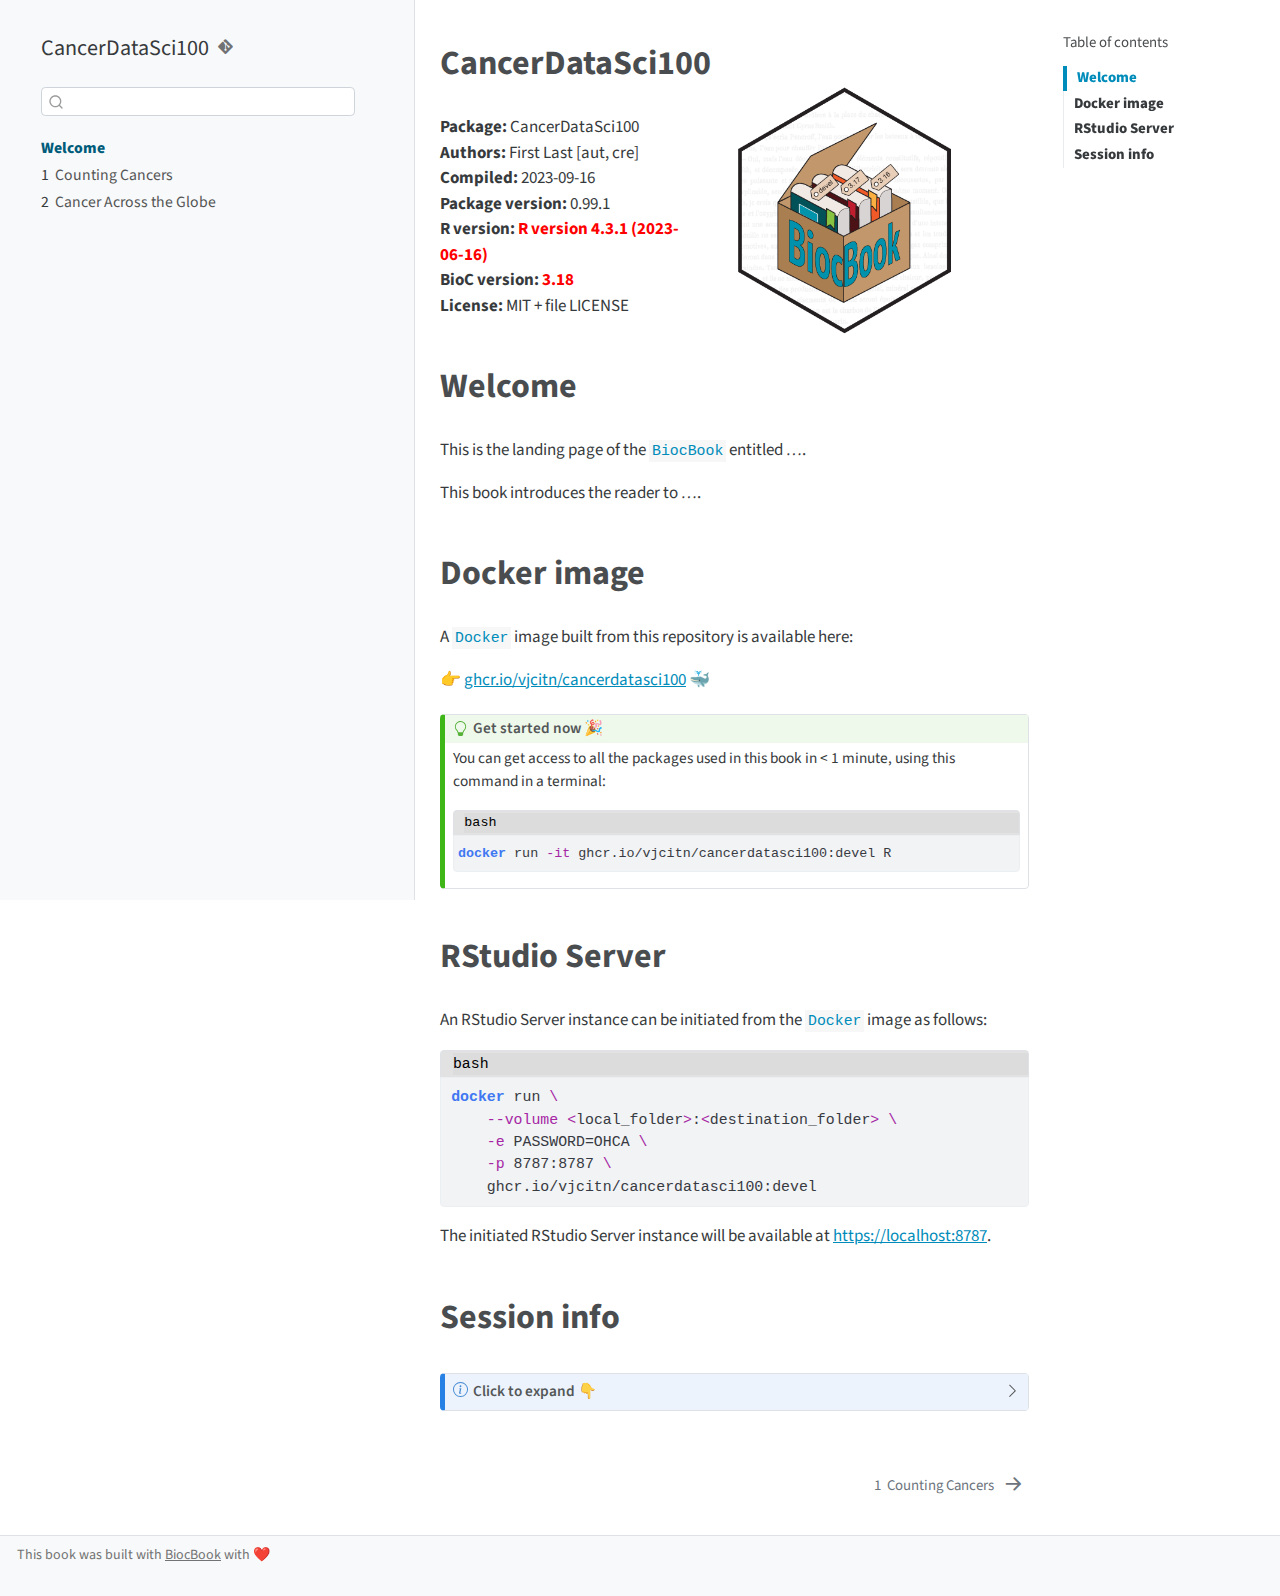
==== commit ae787788: "Deploying to gh-pages from @ vjcitn/CancerDataSci100@8e6d250f2f12b65c09b5274963e5fae29212c856 🚀" ====
--- a/docs/devel/index.html
+++ b/docs/devel/index.html
@@ -60,6 +60,7 @@
 <script src="site_libs/quarto-search/fuse.min.js"></script>
 <script src="site_libs/quarto-search/quarto-search.js"></script>
 <meta name="quarto:offset" content="./">
+<link href="./pages/counting-cancers.html" rel="next">
 <link href="./assets/favicon.png" rel="icon" type="image/png">
 <script src="site_libs/quarto-html/quarto.js"></script>
 <script src="site_libs/quarto-html/popper.min.js"></script>
@@ -140,6 +141,18 @@
  <span class="menu-text">Welcome</span></a>
   </div>
 </li>
+        <li class="sidebar-item">
+  <div class="sidebar-item-container"> 
+  <a href="./pages/counting-cancers.html" class="sidebar-item-text sidebar-link">
+ <span class="menu-text"><span class="chapter-number">1</span>&nbsp; <span class="chapter-title">Counting Cancers</span></span></a>
+  </div>
+</li>
+        <li class="sidebar-item">
+  <div class="sidebar-item-container"> 
+  <a href="./pages/cancer-across-the-globe.html" class="sidebar-item-text sidebar-link">
+ <span class="menu-text"><span class="chapter-number">2</span>&nbsp; <span class="chapter-title">Cancer Across the Globe</span></span></a>
+  </div>
+</li>
     </ul>
 </div>
 </nav><div id="quarto-sidebar-glass" data-bs-toggle="collapse" data-bs-target="#quarto-sidebar,#quarto-sidebar-glass"></div>
@@ -170,7 +183,7 @@
   
 
 </header><p><img src="assets/cover.png" title="CancerDataSci100" class="quarto-cover-image img-fluid"></p>
-<p><strong>Package:</strong> CancerDataSci100<br><strong>Authors:</strong> First Last [aut, cre]<br><strong>Compiled:</strong> 2023-09-16<br><strong>Package version:</strong> 0.99.0<br><strong>R version:</strong> <b style="color:red;">R version 4.3.1 (2023-06-16)</b><br><strong>BioC version:</strong> <b style="color:red;">3.18</b><br><strong>License:</strong> MIT + file LICENSE<br></p>
+<p><strong>Package:</strong> CancerDataSci100<br><strong>Authors:</strong> First Last [aut, cre]<br><strong>Compiled:</strong> 2023-09-16<br><strong>Package version:</strong> 0.99.1<br><strong>R version:</strong> <b style="color:red;">R version 4.3.1 (2023-06-16)</b><br><strong>BioC version:</strong> <b style="color:red;">3.18</b><br><strong>License:</strong> MIT + file LICENSE<br></p>
 <section id="welcome" class="level1 unnumbered"><h1 class="unnumbered">Welcome</h1>
 <p>This is the landing page of the <code>BiocBook</code> entitled <em>…</em>.</p>
 <p>This book introduces the reader to <em>…</em>.</p>
@@ -262,179 +275,241 @@
 <span><span class="co">##   pandoc   3.1.1 @ /usr/local/bin/ (via rmarkdown)</span></span>
 <span><span class="co">##  </span></span>
 <span><span class="co">##  ─ Packages ────────────────────────────────────────────────────────────────</span></span>
-<span><span class="co">##   package          * version   date (UTC) lib source</span></span>
-<span><span class="co">##   askpass            1.2.0     2023-09-03 [2] CRAN (R 4.3.1)</span></span>
-<span><span class="co">##   available          1.1.0     2022-07-10 [2] CRAN (R 4.3.1)</span></span>
-<span><span class="co">##   base             * 4.3.1     2023-09-14 [3] local</span></span>
-<span><span class="co">##   base64enc          0.1-3     2015-07-28 [2] CRAN (R 4.3.1)</span></span>
-<span><span class="co">##   BH                 1.81.0-1  2023-01-22 [2] CRAN (R 4.3.1)</span></span>
-<span><span class="co">##   Biobase            2.61.0    2023-04-25 [2] Bioconductor</span></span>
-<span><span class="co">##   BiocBaseUtils      1.3.2     2023-07-18 [2] Bioconductor</span></span>
-<span><span class="co">##   BiocBook           0.99.3    2023-09-16 [2] Github (js2264/BiocBook@e30b310)</span></span>
-<span><span class="co">##   BiocCheck          1.37.14   2023-09-14 [2] Bioconductor</span></span>
-<span><span class="co">##   BiocFileCache      2.9.1     2023-07-12 [2] Bioconductor</span></span>
-<span><span class="co">##   BiocGenerics       0.47.0    2023-04-25 [2] Bioconductor</span></span>
-<span><span class="co">##   BiocManager        1.30.22   2023-08-08 [2] CRAN (R 4.3.1)</span></span>
-<span><span class="co">##   BiocStyle          2.29.2    2023-09-14 [2] Bioconductor</span></span>
-<span><span class="co">##   BiocVersion        3.18.0    2023-04-25 [2] Bioconductor</span></span>
-<span><span class="co">##   biocViews          1.69.2    2023-08-25 [2] Bioconductor</span></span>
-<span><span class="co">##   bit                4.0.5     2022-11-15 [2] CRAN (R 4.3.1)</span></span>
-<span><span class="co">##   bit64              4.0.5     2020-08-30 [2] CRAN (R 4.3.1)</span></span>
-<span><span class="co">##   bitops             1.0-7     2021-04-24 [2] CRAN (R 4.3.1)</span></span>
-<span><span class="co">##   blob               1.2.4     2023-03-17 [2] CRAN (R 4.3.1)</span></span>
-<span><span class="co">##   bookdown           0.35      2023-08-09 [2] CRAN (R 4.3.1)</span></span>
-<span><span class="co">##   boot               1.3-28.1  2022-11-22 [3] CRAN (R 4.3.1)</span></span>
-<span><span class="co">##   brew               1.0-8     2022-09-29 [2] CRAN (R 4.3.1)</span></span>
-<span><span class="co">##   brio               1.1.3     2021-11-30 [2] CRAN (R 4.3.1)</span></span>
-<span><span class="co">##   bslib              0.5.1     2023-08-11 [2] CRAN (R 4.3.1)</span></span>
-<span><span class="co">##   cachem             1.0.8     2023-05-01 [2] CRAN (R 4.3.1)</span></span>
-<span><span class="co">##   callr              3.7.3     2022-11-02 [2] CRAN (R 4.3.1)</span></span>
-<span><span class="co">##   CancerDataSci100   0.99.0    2023-09-16 [1] Bioconductor</span></span>
-<span><span class="co">##   class              7.3-22    2023-05-03 [3] CRAN (R 4.3.1)</span></span>
-<span><span class="co">##   cli                3.6.1     2023-03-23 [2] CRAN (R 4.3.1)</span></span>
-<span><span class="co">##   clipr              0.8.0     2022-02-22 [2] CRAN (R 4.3.1)</span></span>
-<span><span class="co">##   clisymbols         1.2.0     2017-05-21 [2] CRAN (R 4.3.1)</span></span>
-<span><span class="co">##   cluster            2.1.4     2022-08-22 [3] CRAN (R 4.3.1)</span></span>
-<span><span class="co">##   codetools          0.2-19    2023-02-01 [3] CRAN (R 4.3.1)</span></span>
-<span><span class="co">##   commonmark         1.9.0     2023-03-17 [2] CRAN (R 4.3.1)</span></span>
-<span><span class="co">##   compiler           4.3.1     2023-09-14 [3] local</span></span>
-<span><span class="co">##   cpp11              0.4.6     2023-08-10 [2] CRAN (R 4.3.1)</span></span>
-<span><span class="co">##   crayon             1.5.2     2022-09-29 [2] CRAN (R 4.3.1)</span></span>
-<span><span class="co">##   credentials        2.0.1     2023-09-06 [2] CRAN (R 4.3.1)</span></span>
-<span><span class="co">##   curl               5.0.2     2023-08-14 [2] CRAN (R 4.3.1)</span></span>
-<span><span class="co">##   datasets         * 4.3.1     2023-09-14 [3] local</span></span>
-<span><span class="co">##   DBI                1.1.3     2022-06-18 [2] CRAN (R 4.3.1)</span></span>
-<span><span class="co">##   dbplyr             2.3.3     2023-07-07 [2] CRAN (R 4.3.1)</span></span>
-<span><span class="co">##   desc               1.4.2     2022-09-08 [2] CRAN (R 4.3.1)</span></span>
-<span><span class="co">##   devtools           2.4.5     2022-10-11 [2] CRAN (R 4.3.1)</span></span>
-<span><span class="co">##   diffobj            0.3.5     2021-10-05 [2] CRAN (R 4.3.1)</span></span>
-<span><span class="co">##   digest             0.6.33    2023-07-07 [2] CRAN (R 4.3.1)</span></span>
-<span><span class="co">##   docopt             0.7.1     2020-06-24 [2] CRAN (R 4.3.1)</span></span>
-<span><span class="co">##   downlit            0.4.3     2023-06-29 [2] CRAN (R 4.3.1)</span></span>
-<span><span class="co">##   dplyr              1.1.3     2023-09-03 [2] CRAN (R 4.3.1)</span></span>
-<span><span class="co">##   ellipsis           0.3.2     2021-04-29 [2] CRAN (R 4.3.1)</span></span>
-<span><span class="co">##   evaluate           0.21      2023-05-05 [2] CRAN (R 4.3.1)</span></span>
-<span><span class="co">##   fansi              1.0.4     2023-01-22 [2] CRAN (R 4.3.1)</span></span>
-<span><span class="co">##   fastmap            1.1.1     2023-02-24 [2] CRAN (R 4.3.1)</span></span>
-<span><span class="co">##   filelock           1.0.2     2018-10-05 [2] CRAN (R 4.3.1)</span></span>
-<span><span class="co">##   fontawesome        0.5.2     2023-08-19 [2] CRAN (R 4.3.1)</span></span>
-<span><span class="co">##   foreign            0.8-85    2023-09-09 [2] CRAN (R 4.3.1)</span></span>
-<span><span class="co">##   fs                 1.6.3     2023-07-20 [2] CRAN (R 4.3.1)</span></span>
-<span><span class="co">##   generics           0.1.3     2022-07-05 [2] CRAN (R 4.3.1)</span></span>
-<span><span class="co">##   gert               1.9.3     2023-08-07 [2] CRAN (R 4.3.1)</span></span>
-<span><span class="co">##   gh                 1.4.0     2023-02-22 [2] CRAN (R 4.3.1)</span></span>
-<span><span class="co">##   gitcreds           0.1.2     2022-09-08 [2] CRAN (R 4.3.1)</span></span>
-<span><span class="co">##   glue               1.6.2     2022-02-24 [2] CRAN (R 4.3.1)</span></span>
-<span><span class="co">##   graph              1.79.1    2023-09-10 [2] Bioconductor</span></span>
-<span><span class="co">##   graphics         * 4.3.1     2023-09-14 [3] local</span></span>
-<span><span class="co">##   grDevices        * 4.3.1     2023-09-14 [3] local</span></span>
-<span><span class="co">##   grid               4.3.1     2023-09-14 [3] local</span></span>
-<span><span class="co">##   highr              0.10      2022-12-22 [2] CRAN (R 4.3.1)</span></span>
-<span><span class="co">##   htmltools          0.5.6     2023-08-10 [2] CRAN (R 4.3.1)</span></span>
-<span><span class="co">##   htmlwidgets        1.6.2     2023-03-17 [2] CRAN (R 4.3.1)</span></span>
-<span><span class="co">##   httpuv             1.6.11    2023-05-11 [2] CRAN (R 4.3.1)</span></span>
-<span><span class="co">##   httr               1.4.7     2023-08-15 [2] CRAN (R 4.3.1)</span></span>
-<span><span class="co">##   httr2              0.2.3     2023-05-08 [2] CRAN (R 4.3.1)</span></span>
-<span><span class="co">##   ini                0.3.1     2018-05-20 [2] CRAN (R 4.3.1)</span></span>
-<span><span class="co">##   janeaustenr        1.0.0     2022-08-26 [2] CRAN (R 4.3.1)</span></span>
-<span><span class="co">##   jquerylib          0.1.4     2021-04-26 [2] CRAN (R 4.3.1)</span></span>
-<span><span class="co">##   jsonlite           1.8.7     2023-06-29 [2] CRAN (R 4.3.1)</span></span>
-<span><span class="co">##   KernSmooth         2.23-22   2023-07-10 [2] CRAN (R 4.3.1)</span></span>
-<span><span class="co">##   knitr              1.44      2023-09-11 [2] CRAN (R 4.3.1)</span></span>
-<span><span class="co">##   later              1.3.1     2023-05-02 [2] CRAN (R 4.3.1)</span></span>
-<span><span class="co">##   lattice            0.21-8    2023-04-05 [3] CRAN (R 4.3.1)</span></span>
-<span><span class="co">##   lifecycle          1.0.3     2022-10-07 [2] CRAN (R 4.3.1)</span></span>
-<span><span class="co">##   littler            0.3.18    2023-03-26 [2] CRAN (R 4.3.1)</span></span>
-<span><span class="co">##   magrittr           2.0.3     2022-03-30 [2] CRAN (R 4.3.1)</span></span>
-<span><span class="co">##   MASS               7.3-60    2023-05-04 [3] CRAN (R 4.3.1)</span></span>
-<span><span class="co">##   Matrix             1.6-1     2023-08-14 [2] CRAN (R 4.3.1)</span></span>
-<span><span class="co">##   memoise            2.0.1     2021-11-26 [2] CRAN (R 4.3.1)</span></span>
-<span><span class="co">##   methods          * 4.3.1     2023-09-14 [3] local</span></span>
-<span><span class="co">##   mgcv               1.9-0     2023-07-11 [2] CRAN (R 4.3.1)</span></span>
-<span><span class="co">##   mime               0.12      2021-09-28 [2] CRAN (R 4.3.1)</span></span>
-<span><span class="co">##   miniUI             0.1.1.1   2018-05-18 [2] CRAN (R 4.3.1)</span></span>
-<span><span class="co">##   nlme               3.1-163   2023-08-09 [2] CRAN (R 4.3.1)</span></span>
-<span><span class="co">##   nnet               7.3-19    2023-05-03 [3] CRAN (R 4.3.1)</span></span>
-<span><span class="co">##   openssl            2.1.0     2023-07-15 [2] CRAN (R 4.3.1)</span></span>
-<span><span class="co">##   packrat            0.9.2     2023-09-05 [2] CRAN (R 4.3.1)</span></span>
-<span><span class="co">##   parallel           4.3.1     2023-09-14 [3] local</span></span>
-<span><span class="co">##   pillar             1.9.0     2023-03-22 [2] CRAN (R 4.3.1)</span></span>
-<span><span class="co">##   pkgbuild           1.4.2     2023-06-26 [2] CRAN (R 4.3.1)</span></span>
-<span><span class="co">##   pkgconfig          2.0.3     2019-09-22 [2] CRAN (R 4.3.1)</span></span>
-<span><span class="co">##   pkgdown            2.0.7     2022-12-14 [2] CRAN (R 4.3.1)</span></span>
-<span><span class="co">##   pkgload            1.3.2.1   2023-07-08 [2] CRAN (R 4.3.1)</span></span>
-<span><span class="co">##   plogr              0.2.0     2018-03-25 [2] CRAN (R 4.3.1)</span></span>
-<span><span class="co">##   praise             1.0.0     2015-08-11 [2] CRAN (R 4.3.1)</span></span>
-<span><span class="co">##   prettyunits        1.1.1     2020-01-24 [2] CRAN (R 4.3.1)</span></span>
-<span><span class="co">##   processx           3.8.2     2023-06-30 [2] CRAN (R 4.3.1)</span></span>
-<span><span class="co">##   profvis            0.3.8     2023-05-02 [2] CRAN (R 4.3.1)</span></span>
-<span><span class="co">##   promises           1.2.1     2023-08-10 [2] CRAN (R 4.3.1)</span></span>
-<span><span class="co">##   ps                 1.7.5     2023-04-18 [2] CRAN (R 4.3.1)</span></span>
-<span><span class="co">##   purrr              1.0.2     2023-08-10 [2] CRAN (R 4.3.1)</span></span>
-<span><span class="co">##   quarto             1.2       2022-07-06 [2] CRAN (R 4.3.1)</span></span>
-<span><span class="co">##   R6                 2.5.1     2021-08-19 [2] CRAN (R 4.3.1)</span></span>
-<span><span class="co">##   ragg               1.2.5     2023-01-12 [2] CRAN (R 4.3.1)</span></span>
-<span><span class="co">##   rappdirs           0.3.3     2021-01-31 [2] CRAN (R 4.3.1)</span></span>
-<span><span class="co">##   RBGL               1.77.1    2023-05-15 [2] Bioconductor</span></span>
-<span><span class="co">##   rcmdcheck          1.4.0     2021-09-27 [2] CRAN (R 4.3.1)</span></span>
-<span><span class="co">##   Rcpp               1.0.11    2023-07-06 [2] CRAN (R 4.3.1)</span></span>
-<span><span class="co">##   RCurl              1.98-1.12 2023-03-27 [2] CRAN (R 4.3.1)</span></span>
-<span><span class="co">##   rematch2           2.1.2     2020-05-01 [2] CRAN (R 4.3.1)</span></span>
-<span><span class="co">##   remotes            2.4.2.1   2023-07-18 [2] CRAN (R 4.3.1)</span></span>
-<span><span class="co">##   renv               1.0.2     2023-08-15 [2] CRAN (R 4.3.1)</span></span>
-<span><span class="co">##   rlang              1.1.1     2023-04-28 [2] CRAN (R 4.3.1)</span></span>
-<span><span class="co">##   rmarkdown          2.24      2023-08-14 [2] CRAN (R 4.3.1)</span></span>
-<span><span class="co">##   roxygen2           7.2.3     2022-12-08 [2] CRAN (R 4.3.1)</span></span>
-<span><span class="co">##   rpart              4.1.19    2022-10-21 [3] CRAN (R 4.3.1)</span></span>
-<span><span class="co">##   rprojroot          2.0.3     2022-04-02 [2] CRAN (R 4.3.1)</span></span>
-<span><span class="co">##   rsconnect          1.1.0     2023-09-05 [2] CRAN (R 4.3.1)</span></span>
-<span><span class="co">##   RSQLite            2.3.1     2023-04-03 [2] CRAN (R 4.3.1)</span></span>
-<span><span class="co">##   rstudioapi         0.15.0    2023-07-07 [2] CRAN (R 4.3.1)</span></span>
-<span><span class="co">##   RUnit              0.4.32    2018-05-18 [2] CRAN (R 4.3.1)</span></span>
-<span><span class="co">##   rversions          2.1.2     2022-08-31 [2] CRAN (R 4.3.1)</span></span>
-<span><span class="co">##   sass               0.4.7     2023-07-15 [2] CRAN (R 4.3.1)</span></span>
-<span><span class="co">##   sessioninfo        1.2.2     2021-12-06 [2] CRAN (R 4.3.1)</span></span>
-<span><span class="co">##   shiny              1.7.5     2023-08-12 [2] CRAN (R 4.3.1)</span></span>
-<span><span class="co">##   SnowballC          0.7.1     2023-04-25 [2] CRAN (R 4.3.1)</span></span>
-<span><span class="co">##   sourcetools        0.1.7-1   2023-02-01 [2] CRAN (R 4.3.1)</span></span>
-<span><span class="co">##   spatial            7.3-17    2023-07-20 [2] CRAN (R 4.3.1)</span></span>
-<span><span class="co">##   splines            4.3.1     2023-09-14 [3] local</span></span>
-<span><span class="co">##   stats            * 4.3.1     2023-09-14 [3] local</span></span>
-<span><span class="co">##   stats4             4.3.1     2023-09-14 [3] local</span></span>
-<span><span class="co">##   stringdist         0.9.10    2022-11-07 [2] CRAN (R 4.3.1)</span></span>
-<span><span class="co">##   stringi            1.7.12    2023-01-11 [2] CRAN (R 4.3.1)</span></span>
-<span><span class="co">##   stringr            1.5.0     2022-12-02 [2] CRAN (R 4.3.1)</span></span>
-<span><span class="co">##   survival           3.5-7     2023-08-14 [2] CRAN (R 4.3.1)</span></span>
-<span><span class="co">##   sys                3.4.2     2023-05-23 [2] CRAN (R 4.3.1)</span></span>
-<span><span class="co">##   systemfonts        1.0.4     2022-02-11 [2] CRAN (R 4.3.1)</span></span>
-<span><span class="co">##   tcltk              4.3.1     2023-09-14 [3] local</span></span>
-<span><span class="co">##   testthat           3.1.10    2023-07-06 [2] CRAN (R 4.3.1)</span></span>
-<span><span class="co">##   textshaping        0.3.6     2021-10-13 [2] CRAN (R 4.3.1)</span></span>
-<span><span class="co">##   tibble             3.2.1     2023-03-20 [2] CRAN (R 4.3.1)</span></span>
-<span><span class="co">##   tidyr              1.3.0     2023-01-24 [2] CRAN (R 4.3.1)</span></span>
-<span><span class="co">##   tidyselect         1.2.0     2022-10-10 [2] CRAN (R 4.3.1)</span></span>
-<span><span class="co">##   tidytext           0.4.1     2023-01-07 [2] CRAN (R 4.3.1)</span></span>
-<span><span class="co">##   tinytex            0.46      2023-08-09 [2] CRAN (R 4.3.1)</span></span>
-<span><span class="co">##   tokenizers         0.3.0     2022-12-22 [2] CRAN (R 4.3.1)</span></span>
-<span><span class="co">##   tools              4.3.1     2023-09-14 [3] local</span></span>
-<span><span class="co">##   urlchecker         1.0.1     2021-11-30 [2] CRAN (R 4.3.1)</span></span>
-<span><span class="co">##   usethis            2.2.2     2023-07-06 [2] CRAN (R 4.3.1)</span></span>
-<span><span class="co">##   utf8               1.2.3     2023-01-31 [2] CRAN (R 4.3.1)</span></span>
-<span><span class="co">##   utils            * 4.3.1     2023-09-14 [3] local</span></span>
-<span><span class="co">##   vctrs              0.6.3     2023-06-14 [2] CRAN (R 4.3.1)</span></span>
-<span><span class="co">##   waldo              0.5.1     2023-05-08 [2] CRAN (R 4.3.1)</span></span>
-<span><span class="co">##   whisker            0.4.1     2022-12-05 [2] CRAN (R 4.3.1)</span></span>
-<span><span class="co">##   withr              2.5.0     2022-03-03 [2] CRAN (R 4.3.1)</span></span>
-<span><span class="co">##   xfun               0.40      2023-08-09 [2] CRAN (R 4.3.1)</span></span>
-<span><span class="co">##   XML                3.99-0.14 2023-03-19 [2] CRAN (R 4.3.1)</span></span>
-<span><span class="co">##   xml2               1.3.5     2023-07-06 [2] CRAN (R 4.3.1)</span></span>
-<span><span class="co">##   xopen              1.0.0     2018-09-17 [2] CRAN (R 4.3.1)</span></span>
-<span><span class="co">##   xtable             1.8-4     2019-04-21 [2] CRAN (R 4.3.1)</span></span>
-<span><span class="co">##   yaml               2.3.7     2023-01-23 [2] CRAN (R 4.3.1)</span></span>
-<span><span class="co">##   yesno              0.1.2     2020-07-10 [2] CRAN (R 4.3.1)</span></span>
-<span><span class="co">##   zip                2.3.0     2023-04-17 [2] CRAN (R 4.3.1)</span></span>
+<span><span class="co">##   package                * version   date (UTC) lib source</span></span>
+<span><span class="co">##   abind                    1.4-5     2016-07-21 [2] CRAN (R 4.3.1)</span></span>
+<span><span class="co">##   AnnotationDbi            1.63.2    2023-07-02 [2] Bioconductor</span></span>
+<span><span class="co">##   AnnotationHub            3.9.2     2023-08-24 [2] Bioconductor</span></span>
+<span><span class="co">##   askpass                  1.2.0     2023-09-03 [2] CRAN (R 4.3.1)</span></span>
+<span><span class="co">##   available                1.1.0     2022-07-10 [2] CRAN (R 4.3.1)</span></span>
+<span><span class="co">##   base                   * 4.3.1     2023-09-14 [3] local</span></span>
+<span><span class="co">##   base64enc                0.1-3     2015-07-28 [2] CRAN (R 4.3.1)</span></span>
+<span><span class="co">##   beeswarm                 0.4.0     2021-06-01 [2] CRAN (R 4.3.1)</span></span>
+<span><span class="co">##   BH                       1.81.0-1  2023-01-22 [2] CRAN (R 4.3.1)</span></span>
+<span><span class="co">##   Biobase                  2.61.0    2023-04-25 [2] Bioconductor</span></span>
+<span><span class="co">##   BiocBaseUtils            1.3.2     2023-07-18 [2] Bioconductor</span></span>
+<span><span class="co">##   BiocBook                 0.99.3    2023-09-16 [2] Github (js2264/BiocBook@e30b310)</span></span>
+<span><span class="co">##   BiocCheck                1.37.14   2023-09-14 [2] Bioconductor</span></span>
+<span><span class="co">##   BiocFileCache            2.9.1     2023-07-12 [2] Bioconductor</span></span>
+<span><span class="co">##   BiocGenerics             0.47.0    2023-04-25 [2] Bioconductor</span></span>
+<span><span class="co">##   BiocManager              1.30.22   2023-08-08 [2] CRAN (R 4.3.1)</span></span>
+<span><span class="co">##   BiocStyle                2.29.2    2023-09-14 [2] Bioconductor</span></span>
+<span><span class="co">##   BiocVersion              3.18.0    2023-04-25 [2] Bioconductor</span></span>
+<span><span class="co">##   biocViews                1.69.2    2023-08-25 [2] Bioconductor</span></span>
+<span><span class="co">##   Biostrings               2.69.2    2023-07-02 [2] Bioconductor</span></span>
+<span><span class="co">##   bit                      4.0.5     2022-11-15 [2] CRAN (R 4.3.1)</span></span>
+<span><span class="co">##   bit64                    4.0.5     2020-08-30 [2] CRAN (R 4.3.1)</span></span>
+<span><span class="co">##   bitops                   1.0-7     2021-04-24 [2] CRAN (R 4.3.1)</span></span>
+<span><span class="co">##   blob                     1.2.4     2023-03-17 [2] CRAN (R 4.3.1)</span></span>
+<span><span class="co">##   bookdown                 0.35      2023-08-09 [2] CRAN (R 4.3.1)</span></span>
+<span><span class="co">##   boot                     1.3-28.1  2022-11-22 [3] CRAN (R 4.3.1)</span></span>
+<span><span class="co">##   brew                     1.0-8     2022-09-29 [2] CRAN (R 4.3.1)</span></span>
+<span><span class="co">##   brio                     1.1.3     2021-11-30 [2] CRAN (R 4.3.1)</span></span>
+<span><span class="co">##   bslib                    0.5.1     2023-08-11 [2] CRAN (R 4.3.1)</span></span>
+<span><span class="co">##   cachem                   1.0.8     2023-05-01 [2] CRAN (R 4.3.1)</span></span>
+<span><span class="co">##   callr                    3.7.3     2022-11-02 [2] CRAN (R 4.3.1)</span></span>
+<span><span class="co">##   CancerDataSci100         0.99.1    2023-09-16 [1] Bioconductor</span></span>
+<span><span class="co">##   class                    7.3-22    2023-05-03 [3] CRAN (R 4.3.1)</span></span>
+<span><span class="co">##   classInt                 0.4-10    2023-09-05 [2] CRAN (R 4.3.1)</span></span>
+<span><span class="co">##   cli                      3.6.1     2023-03-23 [2] CRAN (R 4.3.1)</span></span>
+<span><span class="co">##   clipr                    0.8.0     2022-02-22 [2] CRAN (R 4.3.1)</span></span>
+<span><span class="co">##   clisymbols               1.2.0     2017-05-21 [2] CRAN (R 4.3.1)</span></span>
+<span><span class="co">##   cluster                  2.1.4     2022-08-22 [3] CRAN (R 4.3.1)</span></span>
+<span><span class="co">##   codetools                0.2-19    2023-02-01 [3] CRAN (R 4.3.1)</span></span>
+<span><span class="co">##   colorspace               2.1-0     2023-01-23 [2] CRAN (R 4.3.1)</span></span>
+<span><span class="co">##   commonmark               1.9.0     2023-03-17 [2] CRAN (R 4.3.1)</span></span>
+<span><span class="co">##   compiler                 4.3.1     2023-09-14 [3] local</span></span>
+<span><span class="co">##   cpp11                    0.4.6     2023-08-10 [2] CRAN (R 4.3.1)</span></span>
+<span><span class="co">##   crayon                   1.5.2     2022-09-29 [2] CRAN (R 4.3.1)</span></span>
+<span><span class="co">##   credentials              2.0.1     2023-09-06 [2] CRAN (R 4.3.1)</span></span>
+<span><span class="co">##   crosstalk                1.2.0     2021-11-04 [2] CRAN (R 4.3.1)</span></span>
+<span><span class="co">##   curatedTCGAData          1.23.7    2023-09-14 [2] Bioconductor</span></span>
+<span><span class="co">##   curl                     5.0.2     2023-08-14 [2] CRAN (R 4.3.1)</span></span>
+<span><span class="co">##   data.table               1.14.8    2023-02-17 [2] CRAN (R 4.3.1)</span></span>
+<span><span class="co">##   datasets               * 4.3.1     2023-09-14 [3] local</span></span>
+<span><span class="co">##   DBI                      1.1.3     2022-06-18 [2] CRAN (R 4.3.1)</span></span>
+<span><span class="co">##   dbplyr                   2.3.3     2023-07-07 [2] CRAN (R 4.3.1)</span></span>
+<span><span class="co">##   DelayedArray             0.27.10   2023-07-28 [2] Bioconductor</span></span>
+<span><span class="co">##   desc                     1.4.2     2022-09-08 [2] CRAN (R 4.3.1)</span></span>
+<span><span class="co">##   devtools                 2.4.5     2022-10-11 [2] CRAN (R 4.3.1)</span></span>
+<span><span class="co">##   diffobj                  0.3.5     2021-10-05 [2] CRAN (R 4.3.1)</span></span>
+<span><span class="co">##   digest                   0.6.33    2023-07-07 [2] CRAN (R 4.3.1)</span></span>
+<span><span class="co">##   docopt                   0.7.1     2020-06-24 [2] CRAN (R 4.3.1)</span></span>
+<span><span class="co">##   downlit                  0.4.3     2023-06-29 [2] CRAN (R 4.3.1)</span></span>
+<span><span class="co">##   dplyr                    1.1.3     2023-09-03 [2] CRAN (R 4.3.1)</span></span>
+<span><span class="co">##   DT                       0.29      2023-08-29 [2] CRAN (R 4.3.1)</span></span>
+<span><span class="co">##   e1071                    1.7-13    2023-02-01 [2] CRAN (R 4.3.1)</span></span>
+<span><span class="co">##   ellipsis                 0.3.2     2021-04-29 [2] CRAN (R 4.3.1)</span></span>
+<span><span class="co">##   evaluate                 0.21      2023-05-05 [2] CRAN (R 4.3.1)</span></span>
+<span><span class="co">##   ExperimentHub            2.9.1     2023-07-12 [2] Bioconductor</span></span>
+<span><span class="co">##   fansi                    1.0.4     2023-01-22 [2] CRAN (R 4.3.1)</span></span>
+<span><span class="co">##   farver                   2.1.1     2022-07-06 [2] CRAN (R 4.3.1)</span></span>
+<span><span class="co">##   fastmap                  1.1.1     2023-02-24 [2] CRAN (R 4.3.1)</span></span>
+<span><span class="co">##   filelock                 1.0.2     2018-10-05 [2] CRAN (R 4.3.1)</span></span>
+<span><span class="co">##   fontawesome              0.5.2     2023-08-19 [2] CRAN (R 4.3.1)</span></span>
+<span><span class="co">##   forcats                  1.0.0     2023-01-29 [2] CRAN (R 4.3.1)</span></span>
+<span><span class="co">##   foreign                  0.8-85    2023-09-09 [2] CRAN (R 4.3.1)</span></span>
+<span><span class="co">##   fs                       1.6.3     2023-07-20 [2] CRAN (R 4.3.1)</span></span>
+<span><span class="co">##   generics                 0.1.3     2022-07-05 [2] CRAN (R 4.3.1)</span></span>
+<span><span class="co">##   GenomeInfoDb             1.37.4    2023-09-07 [2] Bioconductor</span></span>
+<span><span class="co">##   GenomeInfoDbData         1.2.10    2023-09-07 [2] Bioconductor</span></span>
+<span><span class="co">##   GenomicRanges            1.53.1    2023-05-04 [2] Bioconductor</span></span>
+<span><span class="co">##   gert                     1.9.3     2023-08-07 [2] CRAN (R 4.3.1)</span></span>
+<span><span class="co">##   ggbeeswarm               0.7.2     2023-04-29 [2] CRAN (R 4.3.1)</span></span>
+<span><span class="co">##   ggplot2                  3.4.3     2023-08-14 [2] CRAN (R 4.3.1)</span></span>
+<span><span class="co">##   gh                       1.4.0     2023-02-22 [2] CRAN (R 4.3.1)</span></span>
+<span><span class="co">##   gitcreds                 0.1.2     2022-09-08 [2] CRAN (R 4.3.1)</span></span>
+<span><span class="co">##   glue                     1.6.2     2022-02-24 [2] CRAN (R 4.3.1)</span></span>
+<span><span class="co">##   graph                    1.79.1    2023-09-10 [2] Bioconductor</span></span>
+<span><span class="co">##   graphics               * 4.3.1     2023-09-14 [3] local</span></span>
+<span><span class="co">##   grDevices              * 4.3.1     2023-09-14 [3] local</span></span>
+<span><span class="co">##   grid                     4.3.1     2023-09-14 [3] local</span></span>
+<span><span class="co">##   gridExtra                2.3       2017-09-09 [2] CRAN (R 4.3.1)</span></span>
+<span><span class="co">##   gtable                   0.3.4     2023-08-21 [2] CRAN (R 4.3.1)</span></span>
+<span><span class="co">##   HDF5Array                1.29.3    2023-05-05 [2] Bioconductor</span></span>
+<span><span class="co">##   highr                    0.10      2022-12-22 [2] CRAN (R 4.3.1)</span></span>
+<span><span class="co">##   htmltools                0.5.6     2023-08-10 [2] CRAN (R 4.3.1)</span></span>
+<span><span class="co">##   htmlwidgets              1.6.2     2023-03-17 [2] CRAN (R 4.3.1)</span></span>
+<span><span class="co">##   httpuv                   1.6.11    2023-05-11 [2] CRAN (R 4.3.1)</span></span>
+<span><span class="co">##   httr                     1.4.7     2023-08-15 [2] CRAN (R 4.3.1)</span></span>
+<span><span class="co">##   httr2                    0.2.3     2023-05-08 [2] CRAN (R 4.3.1)</span></span>
+<span><span class="co">##   ini                      0.3.1     2018-05-20 [2] CRAN (R 4.3.1)</span></span>
+<span><span class="co">##   interactiveDisplayBase   1.39.0    2023-04-25 [2] Bioconductor</span></span>
+<span><span class="co">##   IRanges                  2.35.2    2023-06-22 [2] Bioconductor</span></span>
+<span><span class="co">##   isoband                  0.2.7     2022-12-20 [2] CRAN (R 4.3.1)</span></span>
+<span><span class="co">##   janeaustenr              1.0.0     2022-08-26 [2] CRAN (R 4.3.1)</span></span>
+<span><span class="co">##   jquerylib                0.1.4     2021-04-26 [2] CRAN (R 4.3.1)</span></span>
+<span><span class="co">##   jsonlite                 1.8.7     2023-06-29 [2] CRAN (R 4.3.1)</span></span>
+<span><span class="co">##   KEGGREST                 1.41.0    2023-04-25 [2] Bioconductor</span></span>
+<span><span class="co">##   KernSmooth               2.23-22   2023-07-10 [2] CRAN (R 4.3.1)</span></span>
+<span><span class="co">##   knitr                    1.44      2023-09-11 [2] CRAN (R 4.3.1)</span></span>
+<span><span class="co">##   labeling                 0.4.3     2023-08-29 [2] CRAN (R 4.3.1)</span></span>
+<span><span class="co">##   later                    1.3.1     2023-05-02 [2] CRAN (R 4.3.1)</span></span>
+<span><span class="co">##   lattice                  0.21-8    2023-04-05 [3] CRAN (R 4.3.1)</span></span>
+<span><span class="co">##   lazyeval                 0.2.2     2019-03-15 [2] CRAN (R 4.3.1)</span></span>
+<span><span class="co">##   leaflet                  2.2.0     2023-08-31 [2] CRAN (R 4.3.1)</span></span>
+<span><span class="co">##   leaflet.providers        1.13.0    2023-08-10 [2] CRAN (R 4.3.1)</span></span>
+<span><span class="co">##   lifecycle                1.0.3     2022-10-07 [2] CRAN (R 4.3.1)</span></span>
+<span><span class="co">##   littler                  0.3.18    2023-03-26 [2] CRAN (R 4.3.1)</span></span>
+<span><span class="co">##   magrittr                 2.0.3     2022-03-30 [2] CRAN (R 4.3.1)</span></span>
+<span><span class="co">##   MASS                     7.3-60    2023-05-04 [3] CRAN (R 4.3.1)</span></span>
+<span><span class="co">##   Matrix                   1.6-1     2023-08-14 [2] CRAN (R 4.3.1)</span></span>
+<span><span class="co">##   MatrixGenerics           1.13.1    2023-07-25 [2] Bioconductor</span></span>
+<span><span class="co">##   matrixStats              1.0.0     2023-06-02 [2] CRAN (R 4.3.1)</span></span>
+<span><span class="co">##   memoise                  2.0.1     2021-11-26 [2] CRAN (R 4.3.1)</span></span>
+<span><span class="co">##   methods                * 4.3.1     2023-09-14 [3] local</span></span>
+<span><span class="co">##   mgcv                     1.9-0     2023-07-11 [2] CRAN (R 4.3.1)</span></span>
+<span><span class="co">##   mime                     0.12      2021-09-28 [2] CRAN (R 4.3.1)</span></span>
+<span><span class="co">##   miniUI                   0.1.1.1   2018-05-18 [2] CRAN (R 4.3.1)</span></span>
+<span><span class="co">##   MultiAssayExperiment     1.27.5    2023-08-25 [2] Bioconductor</span></span>
+<span><span class="co">##   munsell                  0.5.0     2018-06-12 [2] CRAN (R 4.3.1)</span></span>
+<span><span class="co">##   nlme                     3.1-163   2023-08-09 [2] CRAN (R 4.3.1)</span></span>
+<span><span class="co">##   nnet                     7.3-19    2023-05-03 [3] CRAN (R 4.3.1)</span></span>
+<span><span class="co">##   openssl                  2.1.0     2023-07-15 [2] CRAN (R 4.3.1)</span></span>
+<span><span class="co">##   packrat                  0.9.2     2023-09-05 [2] CRAN (R 4.3.1)</span></span>
+<span><span class="co">##   parallel                 4.3.1     2023-09-14 [3] local</span></span>
+<span><span class="co">##   pillar                   1.9.0     2023-03-22 [2] CRAN (R 4.3.1)</span></span>
+<span><span class="co">##   pkgbuild                 1.4.2     2023-06-26 [2] CRAN (R 4.3.1)</span></span>
+<span><span class="co">##   pkgconfig                2.0.3     2019-09-22 [2] CRAN (R 4.3.1)</span></span>
+<span><span class="co">##   pkgdown                  2.0.7     2022-12-14 [2] CRAN (R 4.3.1)</span></span>
+<span><span class="co">##   pkgload                  1.3.2.1   2023-07-08 [2] CRAN (R 4.3.1)</span></span>
+<span><span class="co">##   plogr                    0.2.0     2018-03-25 [2] CRAN (R 4.3.1)</span></span>
+<span><span class="co">##   plotly                   4.10.2    2023-06-03 [2] CRAN (R 4.3.1)</span></span>
+<span><span class="co">##   png                      0.1-8     2022-11-29 [2] CRAN (R 4.3.1)</span></span>
+<span><span class="co">##   praise                   1.0.0     2015-08-11 [2] CRAN (R 4.3.1)</span></span>
+<span><span class="co">##   prettyunits              1.1.1     2020-01-24 [2] CRAN (R 4.3.1)</span></span>
+<span><span class="co">##   processx                 3.8.2     2023-06-30 [2] CRAN (R 4.3.1)</span></span>
+<span><span class="co">##   profvis                  0.3.8     2023-05-02 [2] CRAN (R 4.3.1)</span></span>
+<span><span class="co">##   promises                 1.2.1     2023-08-10 [2] CRAN (R 4.3.1)</span></span>
+<span><span class="co">##   proxy                    0.4-27    2022-06-09 [2] CRAN (R 4.3.1)</span></span>
+<span><span class="co">##   ps                       1.7.5     2023-04-18 [2] CRAN (R 4.3.1)</span></span>
+<span><span class="co">##   purrr                    1.0.2     2023-08-10 [2] CRAN (R 4.3.1)</span></span>
+<span><span class="co">##   quarto                   1.2       2022-07-06 [2] CRAN (R 4.3.1)</span></span>
+<span><span class="co">##   R6                       2.5.1     2021-08-19 [2] CRAN (R 4.3.1)</span></span>
+<span><span class="co">##   ragg                     1.2.5     2023-01-12 [2] CRAN (R 4.3.1)</span></span>
+<span><span class="co">##   RaggedExperiment         1.25.3    2023-08-10 [2] Bioconductor</span></span>
+<span><span class="co">##   rappdirs                 0.3.3     2021-01-31 [2] CRAN (R 4.3.1)</span></span>
+<span><span class="co">##   raster                   3.6-23    2023-07-04 [2] CRAN (R 4.3.1)</span></span>
+<span><span class="co">##   RBGL                     1.77.1    2023-05-15 [2] Bioconductor</span></span>
+<span><span class="co">##   rcmdcheck                1.4.0     2021-09-27 [2] CRAN (R 4.3.1)</span></span>
+<span><span class="co">##   RColorBrewer             1.1-3     2022-04-03 [2] CRAN (R 4.3.1)</span></span>
+<span><span class="co">##   Rcpp                     1.0.11    2023-07-06 [2] CRAN (R 4.3.1)</span></span>
+<span><span class="co">##   RCurl                    1.98-1.12 2023-03-27 [2] CRAN (R 4.3.1)</span></span>
+<span><span class="co">##   rematch2                 2.1.2     2020-05-01 [2] CRAN (R 4.3.1)</span></span>
+<span><span class="co">##   remotes                  2.4.2.1   2023-07-18 [2] CRAN (R 4.3.1)</span></span>
+<span><span class="co">##   renv                     1.0.2     2023-08-15 [2] CRAN (R 4.3.1)</span></span>
+<span><span class="co">##   rhdf5                    2.45.1    2023-07-10 [2] Bioconductor</span></span>
+<span><span class="co">##   rhdf5filters             1.13.5    2023-07-19 [2] Bioconductor</span></span>
+<span><span class="co">##   Rhdf5lib                 1.23.2    2023-09-10 [2] Bioconductor</span></span>
+<span><span class="co">##   rlang                    1.1.1     2023-04-28 [2] CRAN (R 4.3.1)</span></span>
+<span><span class="co">##   rmarkdown                2.24      2023-08-14 [2] CRAN (R 4.3.1)</span></span>
+<span><span class="co">##   roxygen2                 7.2.3     2022-12-08 [2] CRAN (R 4.3.1)</span></span>
+<span><span class="co">##   rpart                    4.1.19    2022-10-21 [3] CRAN (R 4.3.1)</span></span>
+<span><span class="co">##   rprojroot                2.0.3     2022-04-02 [2] CRAN (R 4.3.1)</span></span>
+<span><span class="co">##   rsconnect                1.1.0     2023-09-05 [2] CRAN (R 4.3.1)</span></span>
+<span><span class="co">##   RSQLite                  2.3.1     2023-04-03 [2] CRAN (R 4.3.1)</span></span>
+<span><span class="co">##   rstudioapi               0.15.0    2023-07-07 [2] CRAN (R 4.3.1)</span></span>
+<span><span class="co">##   RUnit                    0.4.32    2018-05-18 [2] CRAN (R 4.3.1)</span></span>
+<span><span class="co">##   rversions                2.1.2     2022-08-31 [2] CRAN (R 4.3.1)</span></span>
+<span><span class="co">##   s2                       1.1.4     2023-05-17 [2] CRAN (R 4.3.1)</span></span>
+<span><span class="co">##   S4Arrays                 1.1.6     2023-08-30 [2] Bioconductor</span></span>
+<span><span class="co">##   S4Vectors                0.39.1    2023-05-03 [2] Bioconductor</span></span>
+<span><span class="co">##   sass                     0.4.7     2023-07-15 [2] CRAN (R 4.3.1)</span></span>
+<span><span class="co">##   scales                   1.2.1     2022-08-20 [2] CRAN (R 4.3.1)</span></span>
+<span><span class="co">##   sessioninfo              1.2.2     2021-12-06 [2] CRAN (R 4.3.1)</span></span>
+<span><span class="co">##   sf                       1.0-14    2023-07-11 [2] CRAN (R 4.3.1)</span></span>
+<span><span class="co">##   shiny                    1.7.5     2023-08-12 [2] CRAN (R 4.3.1)</span></span>
+<span><span class="co">##   SnowballC                0.7.1     2023-04-25 [2] CRAN (R 4.3.1)</span></span>
+<span><span class="co">##   sourcetools              0.1.7-1   2023-02-01 [2] CRAN (R 4.3.1)</span></span>
+<span><span class="co">##   sp                       2.0-0     2023-06-22 [2] CRAN (R 4.3.1)</span></span>
+<span><span class="co">##   SparseArray              1.1.12    2023-08-31 [2] Bioconductor</span></span>
+<span><span class="co">##   spatial                  7.3-17    2023-07-20 [2] CRAN (R 4.3.1)</span></span>
+<span><span class="co">##   splines                  4.3.1     2023-09-14 [3] local</span></span>
+<span><span class="co">##   stats                  * 4.3.1     2023-09-14 [3] local</span></span>
+<span><span class="co">##   stats4                   4.3.1     2023-09-14 [3] local</span></span>
+<span><span class="co">##   stringdist               0.9.10    2022-11-07 [2] CRAN (R 4.3.1)</span></span>
+<span><span class="co">##   stringi                  1.7.12    2023-01-11 [2] CRAN (R 4.3.1)</span></span>
+<span><span class="co">##   stringr                  1.5.0     2022-12-02 [2] CRAN (R 4.3.1)</span></span>
+<span><span class="co">##   SummarizedExperiment     1.31.1    2023-05-01 [2] Bioconductor</span></span>
+<span><span class="co">##   survival                 3.5-7     2023-08-14 [2] CRAN (R 4.3.1)</span></span>
+<span><span class="co">##   sys                      3.4.2     2023-05-23 [2] CRAN (R 4.3.1)</span></span>
+<span><span class="co">##   systemfonts              1.0.4     2022-02-11 [2] CRAN (R 4.3.1)</span></span>
+<span><span class="co">##   tcltk                    4.3.1     2023-09-14 [3] local</span></span>
+<span><span class="co">##   terra                    1.7-46    2023-09-06 [2] CRAN (R 4.3.1)</span></span>
+<span><span class="co">##   testthat                 3.1.10    2023-07-06 [2] CRAN (R 4.3.1)</span></span>
+<span><span class="co">##   textshaping              0.3.6     2021-10-13 [2] CRAN (R 4.3.1)</span></span>
+<span><span class="co">##   tibble                   3.2.1     2023-03-20 [2] CRAN (R 4.3.1)</span></span>
+<span><span class="co">##   tidyr                    1.3.0     2023-01-24 [2] CRAN (R 4.3.1)</span></span>
+<span><span class="co">##   tidyselect               1.2.0     2022-10-10 [2] CRAN (R 4.3.1)</span></span>
+<span><span class="co">##   tidytext                 0.4.1     2023-01-07 [2] CRAN (R 4.3.1)</span></span>
+<span><span class="co">##   tinytex                  0.46      2023-08-09 [2] CRAN (R 4.3.1)</span></span>
+<span><span class="co">##   tokenizers               0.3.0     2022-12-22 [2] CRAN (R 4.3.1)</span></span>
+<span><span class="co">##   tools                    4.3.1     2023-09-14 [3] local</span></span>
+<span><span class="co">##   units                    0.8-4     2023-09-13 [2] CRAN (R 4.3.1)</span></span>
+<span><span class="co">##   urlchecker               1.0.1     2021-11-30 [2] CRAN (R 4.3.1)</span></span>
+<span><span class="co">##   usethis                  2.2.2     2023-07-06 [2] CRAN (R 4.3.1)</span></span>
+<span><span class="co">##   utf8                     1.2.3     2023-01-31 [2] CRAN (R 4.3.1)</span></span>
+<span><span class="co">##   utils                  * 4.3.1     2023-09-14 [3] local</span></span>
+<span><span class="co">##   vctrs                    0.6.3     2023-06-14 [2] CRAN (R 4.3.1)</span></span>
+<span><span class="co">##   vipor                    0.4.5     2017-03-22 [2] CRAN (R 4.3.1)</span></span>
+<span><span class="co">##   viridis                  0.6.4     2023-07-22 [2] CRAN (R 4.3.1)</span></span>
+<span><span class="co">##   viridisLite              0.4.2     2023-05-02 [2] CRAN (R 4.3.1)</span></span>
+<span><span class="co">##   waldo                    0.5.1     2023-05-08 [2] CRAN (R 4.3.1)</span></span>
+<span><span class="co">##   whisker                  0.4.1     2022-12-05 [2] CRAN (R 4.3.1)</span></span>
+<span><span class="co">##   withr                    2.5.0     2022-03-03 [2] CRAN (R 4.3.1)</span></span>
+<span><span class="co">##   wk                       0.8.0     2023-08-25 [2] CRAN (R 4.3.1)</span></span>
+<span><span class="co">##   xfun                     0.40      2023-08-09 [2] CRAN (R 4.3.1)</span></span>
+<span><span class="co">##   XML                      3.99-0.14 2023-03-19 [2] CRAN (R 4.3.1)</span></span>
+<span><span class="co">##   xml2                     1.3.5     2023-07-06 [2] CRAN (R 4.3.1)</span></span>
+<span><span class="co">##   xopen                    1.0.0     2018-09-17 [2] CRAN (R 4.3.1)</span></span>
+<span><span class="co">##   xtable                   1.8-4     2019-04-21 [2] CRAN (R 4.3.1)</span></span>
+<span><span class="co">##   XVector                  0.41.1    2023-05-03 [2] Bioconductor</span></span>
+<span><span class="co">##   yaml                     2.3.7     2023-01-23 [2] CRAN (R 4.3.1)</span></span>
+<span><span class="co">##   YESCDS                   0.99.3    2023-09-16 [2] Github (vjcitn/YESCDS@26ad809)</span></span>
+<span><span class="co">##   yesno                    0.1.2     2020-07-10 [2] CRAN (R 4.3.1)</span></span>
+<span><span class="co">##   zip                      2.3.0     2023-04-17 [2] CRAN (R 4.3.1)</span></span>
+<span><span class="co">##   zlibbioc                 1.47.0    2023-04-25 [2] Bioconductor</span></span>
 <span><span class="co">##  </span></span>
-<span><span class="co">##   [1] /tmp/Rtmp60ZWtq/Rinsta55137364</span></span>
+<span><span class="co">##   [1] /tmp/RtmpZhXKIC/Rinstb54bd86c5</span></span>
 <span><span class="co">##   [2] /usr/local/lib/R/site-library</span></span>
 <span><span class="co">##   [3] /usr/local/lib/R/library</span></span>
 <span><span class="co">##  </span></span>
@@ -677,7 +752,14 @@
     }
   }
 });
-</script>
+</script><nav class="page-navigation"><div class="nav-page nav-page-previous">
+  </div>
+  <div class="nav-page nav-page-next">
+      <a href="./pages/counting-cancers.html" class="pagination-link">
+        <span class="nav-page-text"><span class="chapter-number">1</span>&nbsp; <span class="chapter-title">Counting Cancers</span></span> <i class="bi bi-arrow-right-short"></i>
+      </a>
+  </div>
+</nav>
 </div> <!-- /content -->
 <footer class="footer"><div class="nav-footer">
     <div class="nav-footer-left">This book was built with <a href="https://github.com/js2264/BiocBook/">BiocBook</a> with <span class="emoji" data-emoji="heart">❤️</span></div>   
